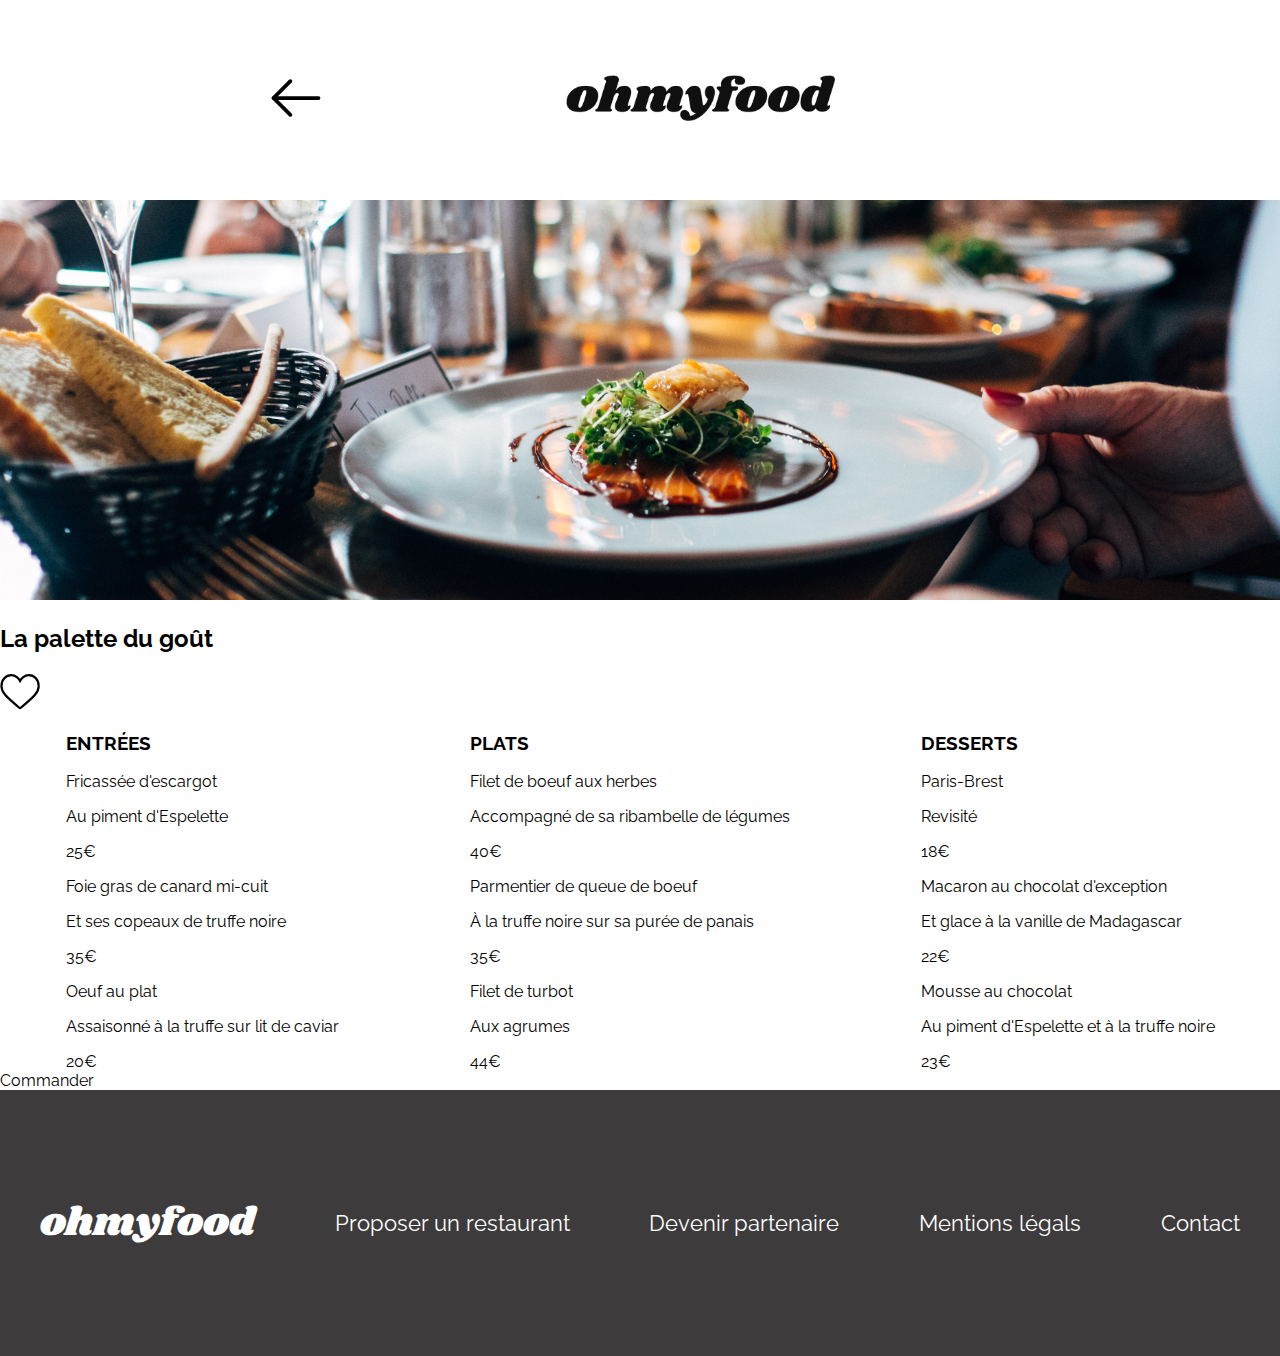
==== menu-1.html @ fb98d587 "Projet3" ====
<!DOCTYPE html>
<html lang="en">

<head>
    <meta charset="UTF-8">
    <meta http-equiv="X-UA-Compatible" content="IE=edge">
    <meta name="viewport" content="width=device-width, initial-scale=1.0">
    <title>La palette du goût</title>
    <link rel="stylesheet" href="menus.css">
</head>

<body>
    <header>
        <a href="index.html">
            <img src="img/icone/arrow.svg" alt="flèche">
        </a>

        <div class="logo">
            <img src="img/logo/ohmyfood.png" alt="logo">
        </div>

    </header>

    <main>

        <div class="image">
            <img src="img/restaurants/jay-wennington-N_Y88TWmGwA-unsplash.jpg" alt="la palette du goût">
        </div>

        <section id="menu">

            <div class="menu-header">

                <div>

                    <h2>
                        La palette du goût
                    </h2>

                    <div class="menu-header-heart">
                        <svg class="heart heart-full" viewBox="-20 0 550 550" xml:space="preserve">
                            <path d="M376,30c-27.783,0-53.255,8.804-75.707,26.168c-21.525,16.647-35.856,37.85-44.293,53.268
                                   c-8.437-15.419-22.768-36.621-44.293-53.268C189.255,38.804,163.783,30,136,30C58.468,30,0,93.417,0,177.514
                                   c0,90.854,72.943,153.015,183.369,247.118c18.752,15.981,40.007,34.095,62.099,53.414C248.38,480.596,252.12,482,256,482
                                   s7.62-1.404,10.532-3.953c22.094-19.322,43.348-37.435,62.111-53.425C439.057,330.529,512,268.368,512,177.514
                                   C512,93.417,453.532,30,376,30z"></path>
                            <defs>
                                <linearGradient id="text-fill">
                                    <stop offset="0%" stop-color="#FF79DA"></stop>
                                    <stop offset="100%" stop-color="#9356DC"></stop>
                                </linearGradient>
                            </defs>
                        </svg>

                        <svg class="heart heart-empty" viewBox="-20 0 550 550" xml:space="preserve">
                            <path d="M376,30c-27.783,0-53.255,8.804-75.707,26.168c-21.525,16.647-35.856,37.85-44.293,53.268
                                   c-8.437-15.419-22.768-36.621-44.293-53.268C189.255,38.804,163.783,30,136,30C58.468,30,0,93.417,0,177.514
                                   c0,90.854,72.943,153.015,183.369,247.118c18.752,15.981,40.007,34.095,62.099,53.414C248.38,480.596,252.12,482,256,482
                                   s7.62-1.404,10.532-3.953c22.094-19.322,43.348-37.435,62.111-53.425C439.057,330.529,512,268.368,512,177.514
                                   C512,93.417,453.532,30,376,30z"></path>
                            <defs>
                                <linearGradient>
                                    <stop offset="0%" stop-color="#FF79DA"></stop>
                                    <stop offset="100%" stop-color="#9356DC"></stop>
                                </linearGradient>
                            </defs>
                        </svg>
                    </div>

                </div>

                <div class="menu-carte">

                    <div class="menu-entrées">

                        <div>
                            <h3>ENTRÉES</h3>
                        </div>

                        <div>


                            <!-- entrée1 -->
                            <div>

                                <div>

                                    <div>
                                        <p>
                                            Fricassée d'escargot
                                        </p>
                                    </div>

                                    <div>
                                        <p>
                                            Au piment d'Espelette
                                        </p>
                                    </div>

                                </div>

                                <div>
                                    25€
                                </div>

                            </div>

                            <div>
                                <i class="fas fa-check-circle"></i>
                            </div>

                        </div>




                        <!-- entrée2 -->
                        <div>

                            <div>

                                <div>

                                    <div>
                                        <p>
                                            Foie gras de canard mi-cuit
                                        </p>
                                    </div>

                                    <div>
                                        <p>
                                            Et ses copeaux de truffe noire
                                        </p>
                                    </div>

                                </div>

                                <div>
                                    35€
                                </div>

                            </div>

                            <div>
                                <i class="fas fa-check-circle"></i>
                            </div>

                        </div>


                        <!-- entrée3 -->
                        <div>

                            <div>

                                <div>

                                    <div>
                                        <p>
                                            Oeuf au plat
                                        </p>
                                    </div>

                                    <div>
                                        <p>
                                            Assaisonné à la truffe sur lit de caviar
                                        </p>
                                    </div>

                                </div>

                                <div>
                                    20€
                                </div>

                            </div>

                            <div>
                                <i class="fas fa-check-circle"></i>
                            </div>

                        </div>

                    </div>


                    <div class="menu-plats">

                        <div>
                            <h3>
                                PLATS
                            </h3>
                        </div>

                        <!-- plat1 -->
                        <div>

                            <div>

                                <div>

                                    <div>
                                        <p>
                                            Filet de boeuf aux herbes
                                        </p>
                                    </div>

                                    <div>
                                        <p>
                                            Accompagné de sa ribambelle de légumes
                                        </p>
                                    </div>

                                </div>

                                <div>
                                    40€
                                </div>

                            </div>

                            <div>
                                <i class="fas fa-check-circle"></i>
                            </div>

                        </div>


                        <!-- plat2 -->
                        <div>

                            <div>

                                <div>

                                    <div>
                                        <p>
                                            Parmentier de queue de boeuf
                                        </p>
                                    </div>

                                    <div>
                                        <p>
                                            À la truffe noire sur sa purée de panais
                                        </p>
                                    </div>

                                </div>

                                <div>
                                    35€
                                </div>

                            </div>

                            <div>
                                <i class="fas fa-check-circle"></i>
                            </div>

                        </div>


                        <!-- plat3 -->
                        <div>

                            <div>

                                <div>

                                    <div>
                                        <p>
                                            Filet de turbot
                                        </p>
                                    </div>

                                    <div>
                                        <p>
                                            Aux agrumes
                                        </p>
                                    </div>

                                </div>

                                <div>
                                    44€
                                </div>

                            </div>

                            <div>
                                <i class="fas fa-check-circle"></i>
                            </div>

                        </div>

                    </div>



                    <div class="menu-desserts">

                        <div>
                            <h3>
                                DESSERTS
                            </h3>
                        </div>

                        <!-- dessert1 -->
                        <div>

                            <div>

                                <div>

                                    <div>
                                        <p>
                                            Paris-Brest
                                        </p>
                                    </div>

                                    <div>
                                        <p>
                                            Revisité
                                        </p>
                                    </div>

                                </div>

                                <div>
                                    18€
                                </div>

                            </div>

                            <div>
                                <i class="fas fa-check-circle"></i>
                            </div>

                        </div>


                        <!-- dessert2 -->
                        <div>

                            <div>

                                <div>

                                    <div>
                                        <p>
                                            Macaron au chocolat d'exception
                                        </p>
                                    </div>

                                    <div>
                                        <p>
                                            Et glace à la vanille de Madagascar
                                        </p>
                                    </div>

                                </div>

                                <div>
                                    22€
                                </div>

                            </div>

                            <div>
                                <i class="fas fa-check-circle"></i>
                            </div>

                        </div>


                        <!-- dessert3 -->
                        <div>

                            <div>

                                <div>

                                    <div>
                                        <p>
                                            Mousse au chocolat
                                        </p>
                                    </div>

                                    <div>
                                        <p>
                                            Au piment d'Espelette et à la truffe noire
                                        </p>
                                    </div>

                                </div>

                                <div>
                                    23€
                                </div>

                            </div>

                            <div>
                                <i class="fas fa-check-circle"></i>
                            </div>

                        </div>

                    </div>

                </div>

                <div class="menu-button">

                    <div class="button">
                        Commander
                    </div>

                </div>

            </div>

        </section>

    </main>

    <footer>

        <a href="#">
            <p class="logo-footer">
                ohmyfood
            </p>
        </a>

        <a href="#">
            <p>
                <i class="fa-solid fa-utensils"></i>
                Proposer un restaurant
            </p>
        </a>

        <a href="#">
            <p>
                <i class="fa-solid fa-handshake-angle"></i>
                Devenir partenaire
            </p>
        </a>

        <a href="#">
            <p>
                Mentions légals
            </p>
        </a>

        <a href="mailto:ohmyfood@gmail.fr">
            <p>
                Contact
            </p>
        </a>

    </footer>

</body>

</html>
---- menus.css ----
@import url("https://fonts.googleapis.com/css2?family=Raleway:wght@200;700&family=Shrikhand&display=swap");
body {
  margin: 0%;
  font-family: "Raleway", sans-serif;
}
body a {
  text-decoration: none;
}

header {
  display: flex;
  justify-content: center;
  align-items: center;
  height: 200px;
}
header .logo {
  width: 35%;
}
header .logo img {
  width: 60%;
}
header a img {
  width: 20%;
}

.image img {
  width: 100%;
  height: 400px;
  object-fit: cover;
}

.menu-header-heart {
  display: flex;
  margin-right: 3%;
  width: 40px;
}

.menu-header-heart .heart {
  width: 40px;
  stroke-width: 30;
  stroke: black;
  fill: white;
  cursor: pointer;
}

.menu-header-heart .heart-full {
  position: absolute;
  fill: url(#text-fill);
  stroke: none;
}

.menu-header-heart .heart-empty {
  width: 60px;
  position: relative;
}

.menu-header-heart .heart-empty:hover {
  opacity: 0;
  -webkit-transition: 0.5s;
  transition: 0.5s;
}

.menu-carte {
  display: flex;
  justify-content: space-around;
  align-items: center;
}

footer {
  background-color: rgb(61, 59, 59);
  display: flex;
  justify-content: space-around;
  align-items: center;
  padding: 5% 0% 5% 0%;
}

.logo-footer {
  font-family: "Shrikhand", cursive;
  font-size: 250%;
}

footer p {
  color: white;
  font-size: 140%;
}

/*# sourceMappingURL=menus.css.map */
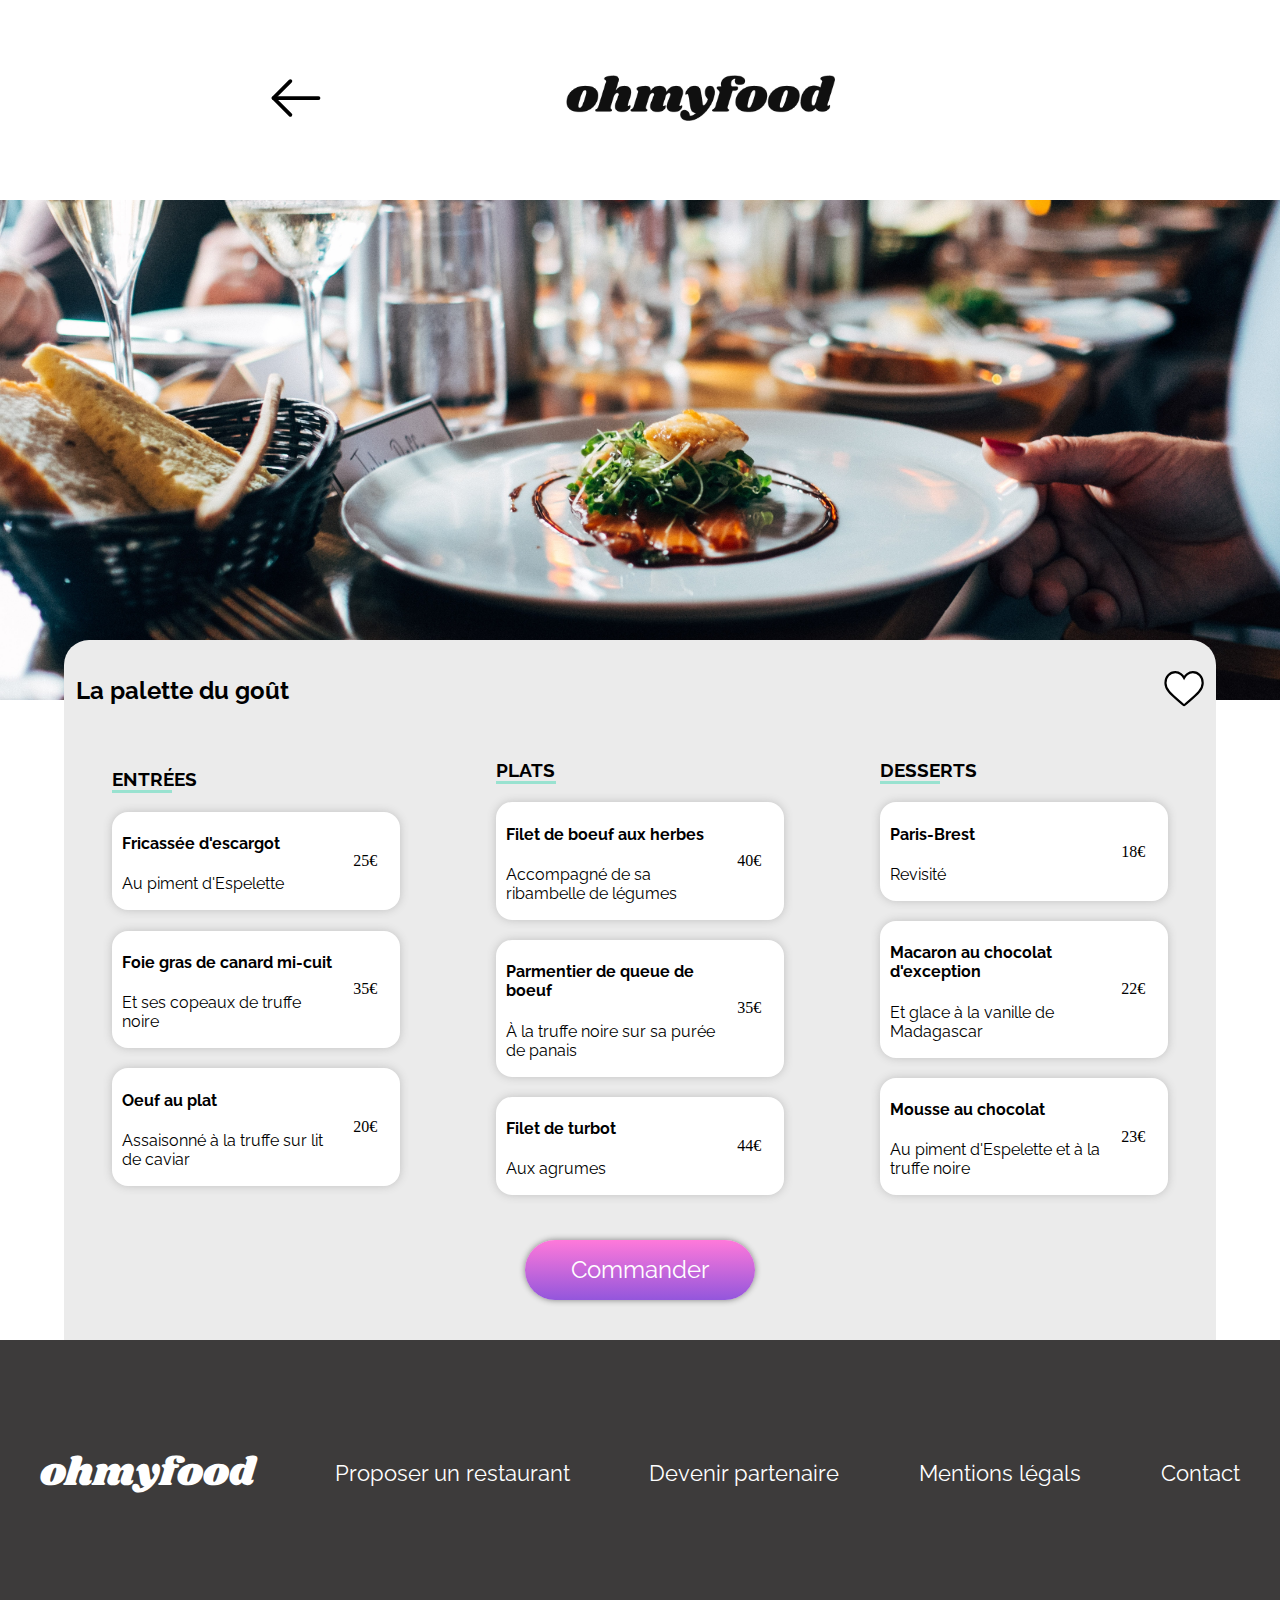
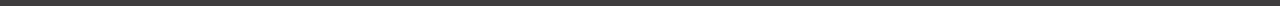
==== commit d80bf79c: "Projet3" ====
--- a/menu-1.html
+++ b/menu-1.html
@@ -28,10 +28,10 @@
         </div>
 
         <section id="menu">
-
+            
             <div class="menu-header">
 
-                <div>
+                <div class="menu-header-h2-heart">
 
                     <h2>
                         La palette du goût
@@ -77,109 +77,96 @@
                             <h3>ENTRÉES</h3>
                         </div>
 
-                        <div>
-
-
-                            <!-- entrée1 -->
-                            <div>
-
-                                <div>
-
-                                    <div>
-                                        <p>
-                                            Fricassée d'escargot
-                                        </p>
-                                    </div>
-
-                                    <div>
-                                        <p>
-                                            Au piment d'Espelette
-                                        </p>
-                                    </div>
-
-                                </div>
-
-                                <div>
-                                    25€
-                                </div>
-
-                            </div>
-
-                            <div>
-                                <i class="fas fa-check-circle"></i>
-                            </div>
-
-                        </div>
-
-
-
-
-                        <!-- entrée2 -->
-                        <div>
-
-                            <div>
-
-                                <div>
-
-                                    <div>
-                                        <p>
-                                            Foie gras de canard mi-cuit
-                                        </p>
-                                    </div>
-
-                                    <div>
-                                        <p>
-                                            Et ses copeaux de truffe noire
-                                        </p>
-                                    </div>
-
-                                </div>
-
-                                <div>
-                                    35€
-                                </div>
-
-                            </div>
-
-                            <div>
-                                <i class="fas fa-check-circle"></i>
-                            </div>
-
-                        </div>
-
-
-                        <!-- entrée3 -->
-                        <div>
-
-                            <div>
-
-                                <div>
-
-                                    <div>
-                                        <p>
-                                            Oeuf au plat
-                                        </p>
-                                    </div>
-
-                                    <div>
-                                        <p>
-                                            Assaisonné à la truffe sur lit de caviar
-                                        </p>
-                                    </div>
-
-                                </div>
-
-                                <div>
-                                    20€
-                                </div>
-
-                            </div>
-
-                            <div>
-                                <i class="fas fa-check-circle"></i>
-                            </div>
-
-                        </div>
+
+                        <a class="entrée-1" href="#">
+
+                            <div class="h4-p">
+
+                                <div>
+                                    <h4>
+                                        Fricassée d'escargot
+                                    </h4>
+                                </div>
+
+                                <div>
+                                    <p>
+                                        Au piment d'Espelette
+                                    </p>
+                                </div>
+
+                            </div>
+
+                            <div class="prix">
+                                25€
+                            </div>
+
+
+                            <div>
+                                <i class="fas fa-check-circle"></i>
+                            </div>
+
+                        </a>
+
+
+
+
+                        <a class="entrée-2" href="#">
+
+                            <div class="h4-p">
+
+                                <div>
+                                    <h4>
+                                        Foie gras de canard mi-cuit
+                                    </h4>
+                                </div>
+
+                                <div>
+                                    <p>
+                                        Et ses copeaux de truffe noire
+                                    </p>
+                                </div>
+
+                            </div>
+
+                            <div class="prix">
+                                35€
+                            </div>
+
+                            <div>
+                                <i class="fas fa-check-circle"></i>
+                            </div>
+
+                        </a>
+
+
+                        <a class="entrée-3" href="#">
+
+                            <div class="h4-p">
+
+                                <div>
+                                    <h4>
+                                        Oeuf au plat
+                                    </h4>
+                                </div>
+
+                                <div>
+                                    <p>
+                                        Assaisonné à la truffe sur lit de caviar
+                                    </p>
+                                </div>
+
+                            </div>
+
+                            <div class="prix">
+                                20€
+                            </div>
+
+
+                            <div>
+                                <i class="fas fa-check-circle"></i>
+                            </div>
+
+                        </a>
 
                     </div>
 
@@ -192,106 +179,92 @@
                             </h3>
                         </div>
 
-                        <!-- plat1 -->
-                        <div>
-
-                            <div>
-
-                                <div>
-
-                                    <div>
-                                        <p>
-                                            Filet de boeuf aux herbes
-                                        </p>
-                                    </div>
-
-                                    <div>
-                                        <p>
-                                            Accompagné de sa ribambelle de légumes
-                                        </p>
-                                    </div>
-
-                                </div>
-
-                                <div>
-                                    40€
-                                </div>
-
-                            </div>
-
-                            <div>
-                                <i class="fas fa-check-circle"></i>
-                            </div>
-
-                        </div>
-
-
-                        <!-- plat2 -->
-                        <div>
-
-                            <div>
-
-                                <div>
-
-                                    <div>
-                                        <p>
-                                            Parmentier de queue de boeuf
-                                        </p>
-                                    </div>
-
-                                    <div>
-                                        <p>
-                                            À la truffe noire sur sa purée de panais
-                                        </p>
-                                    </div>
-
-                                </div>
-
-                                <div>
-                                    35€
-                                </div>
-
-                            </div>
-
-                            <div>
-                                <i class="fas fa-check-circle"></i>
-                            </div>
-
-                        </div>
-
-
-                        <!-- plat3 -->
-                        <div>
-
-                            <div>
-
-                                <div>
-
-                                    <div>
-                                        <p>
-                                            Filet de turbot
-                                        </p>
-                                    </div>
-
-                                    <div>
-                                        <p>
-                                            Aux agrumes
-                                        </p>
-                                    </div>
-
-                                </div>
-
-                                <div>
-                                    44€
-                                </div>
-
-                            </div>
-
-                            <div>
-                                <i class="fas fa-check-circle"></i>
-                            </div>
-
-                        </div>
+                        <a class="plat-1" href="#">
+
+                            <div class="h4-p">
+
+                                <div>
+                                    <h4>
+                                        Filet de boeuf aux herbes
+                                    </h4>
+                                </div>
+
+                                <div>
+                                    <p>
+                                        Accompagné de sa ribambelle de légumes
+                                    </p>
+                                </div>
+
+                            </div>
+
+                            <div class="prix">
+                                40€
+                            </div>
+
+                            <div>
+                                <i class="fas fa-check-circle"></i>
+                            </div>
+
+                        </a>
+
+
+                        <a class="plat-2" href="#">
+
+                            <div class="h4-p">
+
+                                <div>
+                                    <h4>
+                                        Parmentier de queue de boeuf
+                                    </h4>
+                                </div>
+
+                                <div>
+                                    <p>
+                                        À la truffe noire sur sa purée de panais
+                                    </p>
+                                </div>
+
+                            </div>
+
+                            <div class="prix">
+                                35€
+                            </div>
+
+                            <div>
+                                <i class="fas fa-check-circle"></i>
+                            </div>
+
+                        </a>
+
+
+                        <a class="plat-3" href="#">
+
+                            <div class="h4-p">
+
+                                <div>
+                                    <h4>
+                                        Filet de turbot
+                                    </h4>
+                                </div>
+
+                                <div>
+                                    <p>
+                                        Aux agrumes
+                                    </p>
+                                </div>
+
+                            </div>
+
+                            <div class="prix">
+                                44€
+                            </div>
+
+
+                            <div>
+                                <i class="fas fa-check-circle"></i>
+                            </div>
+
+                        </a>
 
                     </div>
 
@@ -305,118 +278,103 @@
                             </h3>
                         </div>
 
-                        <!-- dessert1 -->
-                        <div>
-
-                            <div>
-
-                                <div>
-
-                                    <div>
-                                        <p>
-                                            Paris-Brest
-                                        </p>
-                                    </div>
-
-                                    <div>
-                                        <p>
-                                            Revisité
-                                        </p>
-                                    </div>
-
-                                </div>
-
-                                <div>
-                                    18€
-                                </div>
-
-                            </div>
-
-                            <div>
-                                <i class="fas fa-check-circle"></i>
-                            </div>
-
-                        </div>
-
-
-                        <!-- dessert2 -->
-                        <div>
-
-                            <div>
-
-                                <div>
-
-                                    <div>
-                                        <p>
-                                            Macaron au chocolat d'exception
-                                        </p>
-                                    </div>
-
-                                    <div>
-                                        <p>
-                                            Et glace à la vanille de Madagascar
-                                        </p>
-                                    </div>
-
-                                </div>
-
-                                <div>
-                                    22€
-                                </div>
-
-                            </div>
-
-                            <div>
-                                <i class="fas fa-check-circle"></i>
-                            </div>
-
-                        </div>
-
-
-                        <!-- dessert3 -->
-                        <div>
-
-                            <div>
-
-                                <div>
-
-                                    <div>
-                                        <p>
-                                            Mousse au chocolat
-                                        </p>
-                                    </div>
-
-                                    <div>
-                                        <p>
-                                            Au piment d'Espelette et à la truffe noire
-                                        </p>
-                                    </div>
-
-                                </div>
-
-                                <div>
-                                    23€
-                                </div>
-
-                            </div>
-
-                            <div>
-                                <i class="fas fa-check-circle"></i>
-                            </div>
-
-                        </div>
+                        <a class="dessert-1" href="">
+
+                            <div class="h4-p">
+
+                                <div>
+                                    <h4>
+                                        Paris-Brest
+                                    </h4>
+                                </div>
+
+                                <div>
+                                    <p>
+                                        Revisité
+                                    </p>
+                                </div>
+
+                            </div>
+
+                            <div class="prix">
+                                18€
+                            </div>
+
+                            <div>
+                                <i class="fas fa-check-circle"></i>
+                            </div>
+
+                        </a>
+
+
+                        <a class="dessert-2" href="#">
+
+                            <div class="h4-p">
+
+                                <div>
+                                    <h4>
+                                        Macaron au chocolat d'exception
+                                    </h4>
+                                </div>
+
+                                <div>
+                                    <p>
+                                        Et glace à la vanille de Madagascar
+                                    </p>
+                                </div>
+
+                            </div>
+
+                            <div class="prix">
+                                22€
+                            </div>
+
+                            <div>
+                                <i class="fas fa-check-circle"></i>
+                            </div>
+
+                        </a>
+
+
+                        <a class="dessert-3" href="#">
+
+                            <div class="h4-p">
+
+                                <div>
+                                    <h4>
+                                        Mousse au chocolat
+                                    </h4>
+                                </div>
+
+                                <div>
+                                    <p>
+                                        Au piment d'Espelette et à la truffe noire
+                                    </p>
+                                </div>
+
+                            </div>
+
+                            <div class="prix">
+                                23€
+                            </div>
+
+                            <div>
+                                <i class="fas fa-check-circle"></i>
+                            </div>
+
+                        </a>
 
                     </div>
 
                 </div>
 
-                <div class="menu-button">
-
-                    <div class="button">
+                <a class="menu-button" href="#">
+
+                    <p class="button">
                         Commander
-                    </div>
-
-                </div>
+                    </p>
+
+                </a>
 
             </div>
 
--- a/menus.css
+++ b/menus.css
@@ -1,3 +1,4 @@
+@charset "UTF-8";
 @import url("https://fonts.googleapis.com/css2?family=Raleway:wght@200;700&family=Shrikhand&display=swap");
 body {
   margin: 0%;
@@ -25,45 +26,103 @@
 
 .image img {
   width: 100%;
-  height: 400px;
+  height: 500px;
   object-fit: cover;
 }
 
-.menu-header-heart {
+#menu {
+  background: rgb(235, 235, 235);
+  margin: 0% 5% 0% 5%;
+  border-top-left-radius: 25px;
+  border-top-right-radius: 25px;
+  height: 700px;
+  margin-top: -5%;
+  position: relative;
+}
+#menu .menu-header-h2-heart {
   display: flex;
-  margin-right: 3%;
+  justify-content: space-between;
+  align-items: center;
+  height: 100px;
+}
+#menu h2 {
+  margin-left: 1%;
+}
+#menu .menu-header-heart {
+  display: flex;
+  margin-right: 1%;
   width: 40px;
 }
-
-.menu-header-heart .heart {
+#menu .menu-header-heart .heart {
   width: 40px;
   stroke-width: 30;
   stroke: black;
   fill: white;
   cursor: pointer;
 }
-
-.menu-header-heart .heart-full {
+#menu .menu-header-heart .heart-full {
   position: absolute;
   fill: url(#text-fill);
   stroke: none;
 }
-
-.menu-header-heart .heart-empty {
+#menu .menu-header-heart .heart-empty {
   width: 60px;
   position: relative;
 }
-
-.menu-header-heart .heart-empty:hover {
+#menu .menu-header-heart .heart-empty:hover {
   opacity: 0;
   -webkit-transition: 0.5s;
   transition: 0.5s;
 }
-
-.menu-carte {
+#menu .menu-carte {
   display: flex;
   justify-content: space-around;
   align-items: center;
+}
+#menu .menu-carte .menu-entrées, #menu .menu-carte .menu-plats, #menu .menu-carte .menu-desserts {
+  width: 25%;
+}
+#menu .menu-carte h3 {
+  width: 21%;
+  border-bottom: 3px solid #99E2D0;
+}
+#menu .menu-carte .entrée-1, #menu .menu-carte .entrée-2, #menu .menu-carte .entrée-3, #menu .menu-carte .plat-1, #menu .menu-carte .plat-2, #menu .menu-carte .plat-3, #menu .menu-carte .dessert-1, #menu .menu-carte .dessert-2, #menu .menu-carte .dessert-3 {
+  background-color: white;
+  display: flex;
+  justify-content: space-around;
+  align-items: center;
+  margin-bottom: 7%;
+  border: 1px solid transparent;
+  border-radius: 16px;
+  color: black;
+  box-shadow: 0px 0px 10px rgb(192, 192, 192);
+}
+#menu .menu-carte .entrée-1 .h4-p, #menu .menu-carte .entrée-2 .h4-p, #menu .menu-carte .entrée-3 .h4-p, #menu .menu-carte .plat-1 .h4-p, #menu .menu-carte .plat-2 .h4-p, #menu .menu-carte .plat-3 .h4-p, #menu .menu-carte .dessert-1 .h4-p, #menu .menu-carte .dessert-2 .h4-p, #menu .menu-carte .dessert-3 .h4-p {
+  width: 75%;
+}
+#menu .menu-carte .entrée-1 .prix, #menu .menu-carte .entrée-2 .prix, #menu .menu-carte .entrée-3 .prix, #menu .menu-carte .plat-1 .prix, #menu .menu-carte .plat-2 .prix, #menu .menu-carte .plat-3 .prix, #menu .menu-carte .dessert-1 .prix, #menu .menu-carte .dessert-2 .prix, #menu .menu-carte .dessert-3 .prix {
+  width: 7%;
+  font-family: bold;
+}
+#menu .menu-carte .entrée-1:hover, #menu .menu-carte .entrée-2:hover, #menu .menu-carte .entrée-3:hover, #menu .menu-carte .plat-1:hover, #menu .menu-carte .plat-2:hover, #menu .menu-carte .plat-3:hover, #menu .menu-carte .dessert-1:hover, #menu .menu-carte .dessert-2:hover, #menu .menu-carte .dessert-3:hover {
+  box-shadow: 0px 0px 25px rgb(192, 192, 192);
+}
+#menu .menu-button .button {
+  width: 20%;
+  height: 60px;
+  display: flex;
+  justify-content: center;
+  align-items: center;
+  background-image: linear-gradient(to bottom, #FF79DA, #9356DC);
+  margin-left: 40%;
+  border-radius: 39px;
+  font-size: 150%;
+  color: white;
+  box-shadow: 0px 0px 6px grey;
+}
+#menu .button:hover {
+  box-shadow: 0px 0px 10px grey;
+  opacity: 90%;
 }
 
 footer {
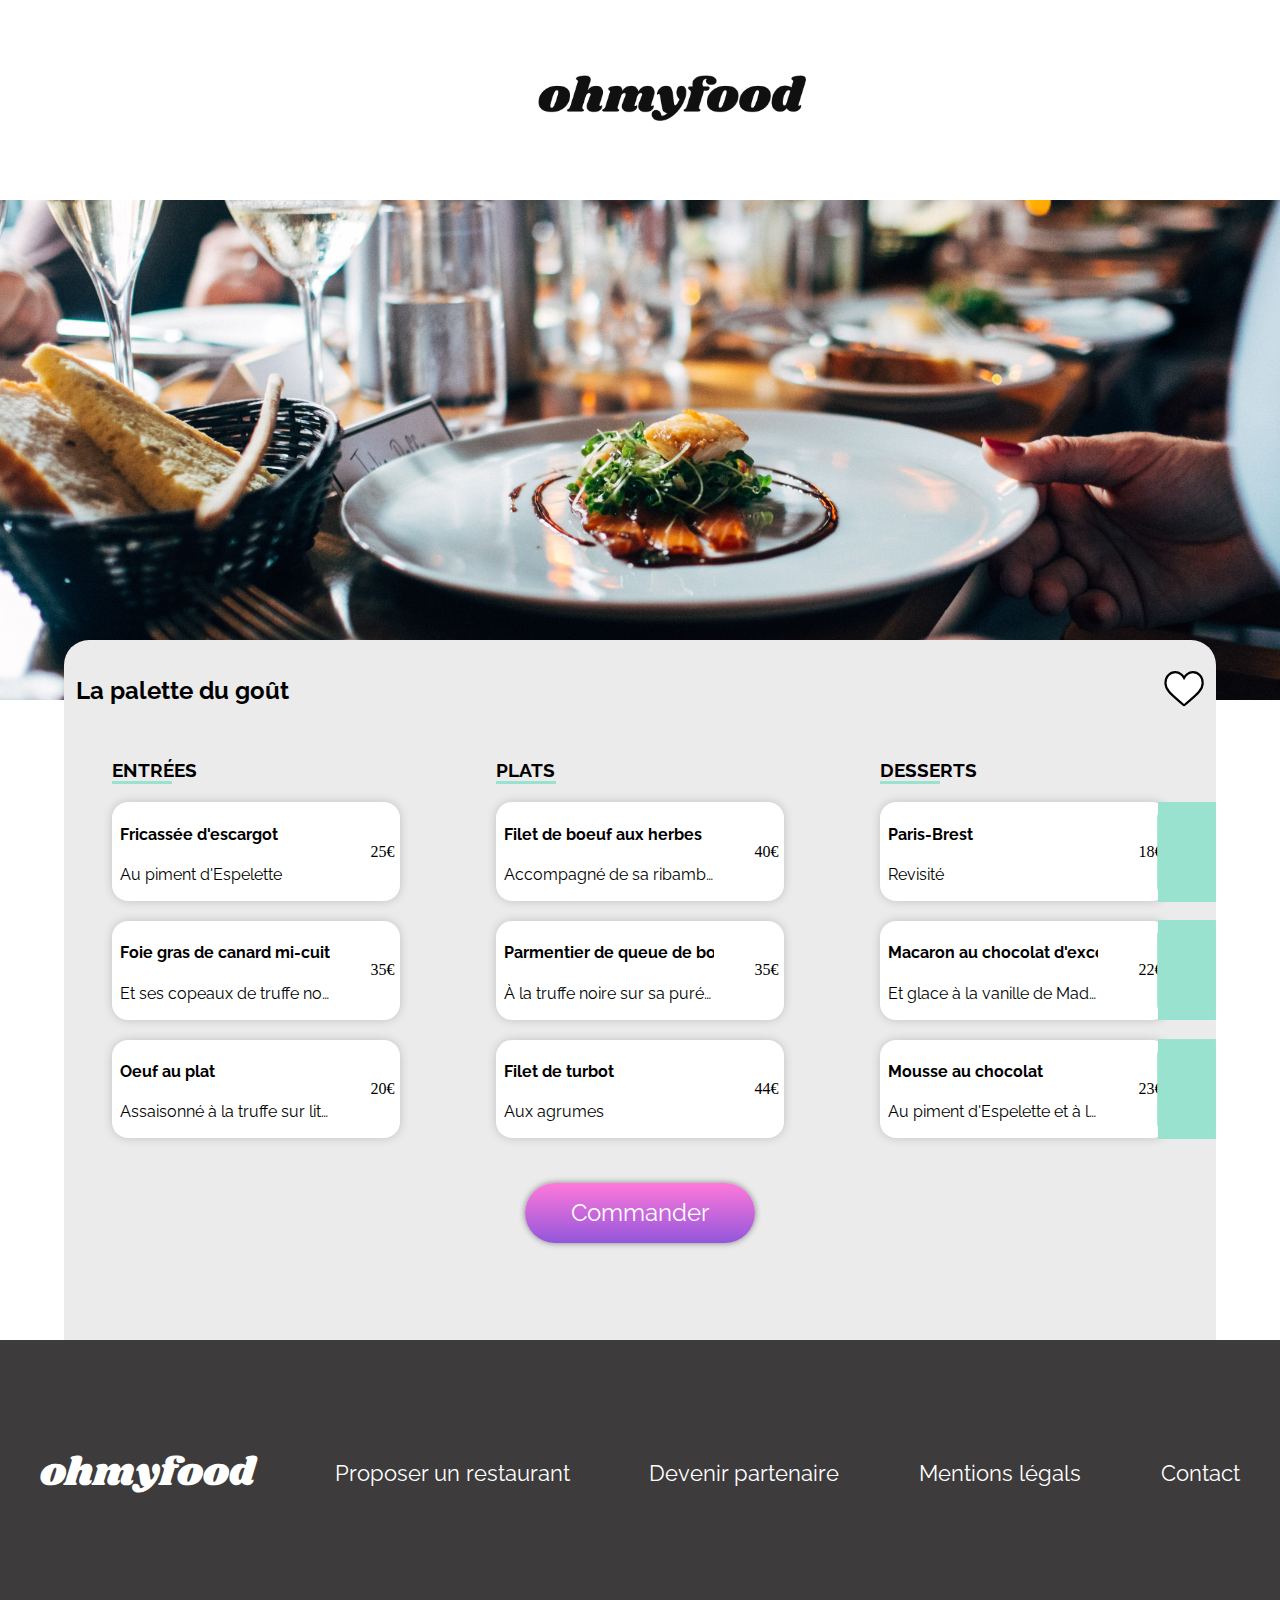
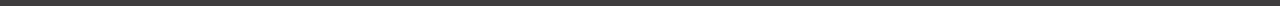
==== commit 1f41b0a7: "Projet3" ====
--- a/menu-1.html
+++ b/menu-1.html
@@ -6,13 +6,17 @@
     <meta http-equiv="X-UA-Compatible" content="IE=edge">
     <meta name="viewport" content="width=device-width, initial-scale=1.0">
     <title>La palette du goût</title>
+    <link rel="stylesheet" href="https://cdnjs.cloudflare.com/ajax/libs/font-awesome/6.1.1/css/all.min.css"
+        integrity="sha512-KfkfwYDsLkIlwQp6LFnl8zNdLGxu9YAA1QvwINks4PhcElQSvqcyVLLD9aMhXd13uQjoXtEKNosOWaZqXgel0g=="
+        crossorigin="anonymous" referrerpolicy="no-referrer" />
     <link rel="stylesheet" href="menus.css">
 </head>
 
 <body>
     <header>
         <a href="index.html">
-            <img src="img/icone/arrow.svg" alt="flèche">
+            <i class="fa-solid fa-arrow-left"></i>
+            <!-- <img src="img/icone/arrow.svg" alt="flèche"> -->
         </a>
 
         <div class="logo">
@@ -93,18 +97,19 @@
                                         Au piment d'Espelette
                                     </p>
                                 </div>
-
-                            </div>
-
+                                
+                            </div>
                             <div class="prix">
                                 25€
                             </div>
 
 
-                            <div>
-                                <i class="fas fa-check-circle"></i>
-                            </div>
-
+                           
+                            <div class="box-rotative">
+                            
+                                <i class="fa-solid fa-circle-check"></i>
+                          
+                        </div>
                         </a>
 
 
@@ -132,8 +137,8 @@
                                 35€
                             </div>
 
-                            <div>
-                                <i class="fas fa-check-circle"></i>
+                            <div class="box-rotative">
+                                <i class="fa-solid fa-circle-check"></i>
                             </div>
 
                         </a>
@@ -162,8 +167,8 @@
                             </div>
 
 
-                            <div>
-                                <i class="fas fa-check-circle"></i>
+                            <div class="box-rotative">
+                                <i class="fa-solid fa-circle-check"></i>
                             </div>
 
                         </a>
@@ -201,8 +206,8 @@
                                 40€
                             </div>
 
-                            <div>
-                                <i class="fas fa-check-circle"></i>
+                            <div class="box-rotative">
+                                <i class="fa-solid fa-circle-check"></i>
                             </div>
 
                         </a>
@@ -230,8 +235,8 @@
                                 35€
                             </div>
 
-                            <div>
-                                <i class="fas fa-check-circle"></i>
+                            <div class="box-rotative">
+                                <i class="fa-solid fa-circle-check"></i>
                             </div>
 
                         </a>
@@ -260,8 +265,8 @@
                             </div>
 
 
-                            <div>
-                                <i class="fas fa-check-circle"></i>
+                            <div class="box-rotative">
+                                <i class="fa-solid fa-circle-check"></i>
                             </div>
 
                         </a>
@@ -300,8 +305,8 @@
                                 18€
                             </div>
 
-                            <div>
-                                <i class="fas fa-check-circle"></i>
+                            <div class="box-rotative">
+                                <i class="fa-solid fa-circle-check"></i>
                             </div>
 
                         </a>
@@ -329,8 +334,8 @@
                                 22€
                             </div>
 
-                            <div>
-                                <i class="fas fa-check-circle"></i>
+                            <div class="box-rotative">
+                                <i class="fa-solid fa-circle-check"></i>
                             </div>
 
                         </a>
@@ -358,8 +363,8 @@
                                 23€
                             </div>
 
-                            <div>
-                                <i class="fas fa-check-circle"></i>
+                            <div class="box-rotative">
+                                <i class="fa-solid fa-circle-check"></i>
                             </div>
 
                         </a>
--- a/menus.css
+++ b/menus.css
@@ -15,13 +15,18 @@
   height: 200px;
 }
 header .logo {
-  width: 35%;
+  width: 21%;
 }
 header .logo img {
-  width: 60%;
+  width: 100%;
 }
-header a img {
-  width: 20%;
+header a {
+  width: 5%;
+  height: 50px;
+}
+header a .fa-arrow-left {
+  font-size: 50px;
+  color: black;
 }
 
 .image img {
@@ -89,7 +94,7 @@
 #menu .menu-carte .entrée-1, #menu .menu-carte .entrée-2, #menu .menu-carte .entrée-3, #menu .menu-carte .plat-1, #menu .menu-carte .plat-2, #menu .menu-carte .plat-3, #menu .menu-carte .dessert-1, #menu .menu-carte .dessert-2, #menu .menu-carte .dessert-3 {
   background-color: white;
   display: flex;
-  justify-content: space-around;
+  justify-content: space-between;
   align-items: center;
   margin-bottom: 7%;
   border: 1px solid transparent;
@@ -98,11 +103,56 @@
   box-shadow: 0px 0px 10px rgb(192, 192, 192);
 }
 #menu .menu-carte .entrée-1 .h4-p, #menu .menu-carte .entrée-2 .h4-p, #menu .menu-carte .entrée-3 .h4-p, #menu .menu-carte .plat-1 .h4-p, #menu .menu-carte .plat-2 .h4-p, #menu .menu-carte .plat-3 .h4-p, #menu .menu-carte .dessert-1 .h4-p, #menu .menu-carte .dessert-2 .h4-p, #menu .menu-carte .dessert-3 .h4-p {
-  width: 75%;
+  width: 76%;
+}
+#menu .menu-carte .entrée-1 .h4-p h4, #menu .menu-carte .entrée-2 .h4-p h4, #menu .menu-carte .entrée-3 .h4-p h4, #menu .menu-carte .plat-1 .h4-p h4, #menu .menu-carte .plat-2 .h4-p h4, #menu .menu-carte .plat-3 .h4-p h4, #menu .menu-carte .dessert-1 .h4-p h4, #menu .menu-carte .dessert-2 .h4-p h4, #menu .menu-carte .dessert-3 .h4-p h4 {
+  margin-left: 3%;
+  white-space: nowrap;
+  overflow: hidden;
+}
+#menu .menu-carte .entrée-1 .h4-p p, #menu .menu-carte .entrée-2 .h4-p p, #menu .menu-carte .entrée-3 .h4-p p, #menu .menu-carte .plat-1 .h4-p p, #menu .menu-carte .plat-2 .h4-p p, #menu .menu-carte .plat-3 .h4-p p, #menu .menu-carte .dessert-1 .h4-p p, #menu .menu-carte .dessert-2 .h4-p p, #menu .menu-carte .dessert-3 .h4-p p {
+  margin-left: 3%;
+  text-overflow: ellipsis;
+  white-space: nowrap;
+  overflow: hidden;
 }
 #menu .menu-carte .entrée-1 .prix, #menu .menu-carte .entrée-2 .prix, #menu .menu-carte .entrée-3 .prix, #menu .menu-carte .plat-1 .prix, #menu .menu-carte .plat-2 .prix, #menu .menu-carte .plat-3 .prix, #menu .menu-carte .dessert-1 .prix, #menu .menu-carte .dessert-2 .prix, #menu .menu-carte .dessert-3 .prix {
   width: 7%;
   font-family: bold;
+  margin-right: 3%;
+}
+#menu .menu-carte .entrée-1 .prix:hover, #menu .menu-carte .entrée-2 .prix:hover, #menu .menu-carte .entrée-3 .prix:hover, #menu .menu-carte .plat-1 .prix:hover, #menu .menu-carte .plat-2 .prix:hover, #menu .menu-carte .plat-3 .prix:hover, #menu .menu-carte .dessert-1 .prix:hover, #menu .menu-carte .dessert-2 .prix:hover, #menu .menu-carte .dessert-3 .prix:hover {
+  padding-right: 70px;
+  transition: 0.5s ease;
+  margin-left: 20%;
+}
+#menu .menu-carte .entrée-1 .box-rotative, #menu .menu-carte .entrée-2 .box-rotative, #menu .menu-carte .entrée-3 .box-rotative, #menu .menu-carte .plat-1 .box-rotative, #menu .menu-carte .plat-2 .box-rotative, #menu .menu-carte .plat-3 .box-rotative, #menu .menu-carte .dessert-1 .box-rotative, #menu .menu-carte .dessert-2 .box-rotative, #menu .menu-carte .dessert-3 .box-rotative {
+  width: 5%;
+  height: 100px;
+  display: flex;
+  position: absolute;
+  background: #99E2D0;
+  border-radius: 0 15px 15px 0;
+  right: 0;
+}
+#menu .menu-carte .entrée-1 .box-rotative:hover, #menu .menu-carte .entrée-2 .box-rotative:hover, #menu .menu-carte .entrée-3 .box-rotative:hover, #menu .menu-carte .plat-1 .box-rotative:hover, #menu .menu-carte .plat-2 .box-rotative:hover, #menu .menu-carte .plat-3 .box-rotative:hover, #menu .menu-carte .dessert-1 .box-rotative:hover, #menu .menu-carte .dessert-2 .box-rotative:hover, #menu .menu-carte .dessert-3 .box-rotative:hover {
+  animation: slide-left 0.5s ease;
+  transform-origin: right;
+  transform: rotate(180deg);
+  animation: rotate 0.5s both;
+}
+#menu .menu-carte .entrée-1 i, #menu .menu-carte .entrée-2 i, #menu .menu-carte .entrée-3 i, #menu .menu-carte .plat-1 i, #menu .menu-carte .plat-2 i, #menu .menu-carte .plat-3 i, #menu .menu-carte .dessert-1 i, #menu .menu-carte .dessert-2 i, #menu .menu-carte .dessert-3 i {
+  height: 100%;
+  width: 100%;
+  font-size: 40px;
+  color: white;
+  background-color: #99E2D0;
+  display: flex;
+  justify-content: center;
+  align-items: center;
+  border-radius: 0px 15px 15px 0px;
+  transform: rotate(180deg);
+  animation: rotate 0.5s both;
 }
 #menu .menu-carte .entrée-1:hover, #menu .menu-carte .entrée-2:hover, #menu .menu-carte .entrée-3:hover, #menu .menu-carte .plat-1:hover, #menu .menu-carte .plat-2:hover, #menu .menu-carte .plat-3:hover, #menu .menu-carte .dessert-1:hover, #menu .menu-carte .dessert-2:hover, #menu .menu-carte .dessert-3:hover {
   box-shadow: 0px 0px 25px rgb(192, 192, 192);
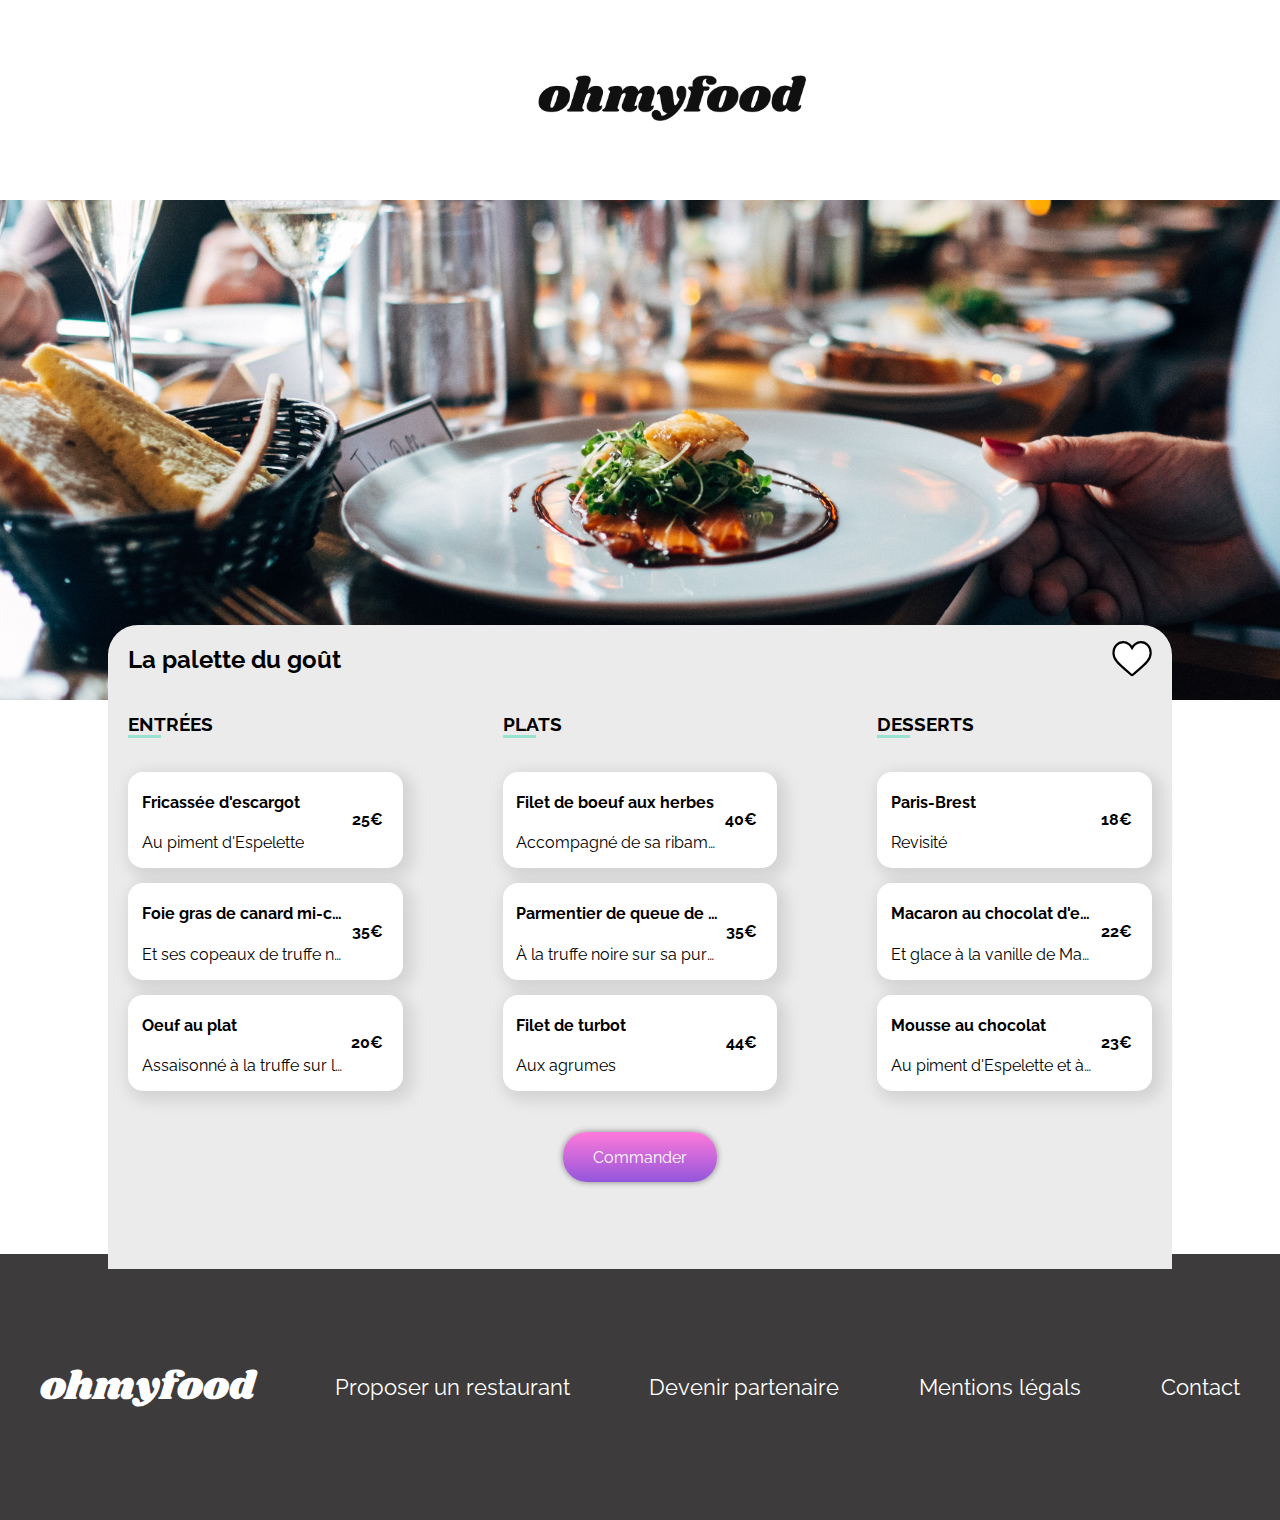
==== commit 986e73fa: "Projet3" ====
--- a/menu-1.html
+++ b/menu-1.html
@@ -32,36 +32,39 @@
         </div>
 
         <section id="menu">
-            
-            <div class="menu-header">
-
-                <div class="menu-header-h2-heart">
-
-                    <h2>
+
+            <div class="menu">
+
+                <div class="h2-heart">
+
+                    <h2 class="h2">
                         La palette du goût
                     </h2>
 
-                    <div class="menu-header-heart">
-                        <svg class="heart heart-full" viewBox="-20 0 550 550" xml:space="preserve">
+                    <div class="i-heart">
+                        <svg class=" heart heart-full" viewBox="-20 0 550 550" xml:space="preserve">
+
                             <path d="M376,30c-27.783,0-53.255,8.804-75.707,26.168c-21.525,16.647-35.856,37.85-44.293,53.268
-                                   c-8.437-15.419-22.768-36.621-44.293-53.268C189.255,38.804,163.783,30,136,30C58.468,30,0,93.417,0,177.514
-                                   c0,90.854,72.943,153.015,183.369,247.118c18.752,15.981,40.007,34.095,62.099,53.414C248.38,480.596,252.12,482,256,482
-                                   s7.62-1.404,10.532-3.953c22.094-19.322,43.348-37.435,62.111-53.425C439.057,330.529,512,268.368,512,177.514
-                                   C512,93.417,453.532,30,376,30z"></path>
+                         c-8.437-15.419-22.768-36.621-44.293-53.268C189.255,38.804,163.783,30,136,30C58.468,30,0,93.417,0,177.514
+                         c0,90.854,72.943,153.015,183.369,247.118c18.752,15.981,40.007,34.095,62.099,53.414C248.38,480.596,252.12,482,256,482
+                         s7.62-1.404,10.532-3.953c22.094-19.322,43.348-37.435,62.111-53.425C439.057,330.529,512,268.368,512,177.514
+                         C512,93.417,453.532,30,376,30z"></path>
+
                             <defs>
                                 <linearGradient id="text-fill">
                                     <stop offset="0%" stop-color="#FF79DA"></stop>
                                     <stop offset="100%" stop-color="#9356DC"></stop>
                                 </linearGradient>
                             </defs>
+
                         </svg>
 
-                        <svg class="heart heart-empty" viewBox="-20 0 550 550" xml:space="preserve">
+                        <svg class=" heart heart-empty" viewBox="-20 0 550 550" xml:space="preserve">
                             <path d="M376,30c-27.783,0-53.255,8.804-75.707,26.168c-21.525,16.647-35.856,37.85-44.293,53.268
-                                   c-8.437-15.419-22.768-36.621-44.293-53.268C189.255,38.804,163.783,30,136,30C58.468,30,0,93.417,0,177.514
-                                   c0,90.854,72.943,153.015,183.369,247.118c18.752,15.981,40.007,34.095,62.099,53.414C248.38,480.596,252.12,482,256,482
-                                   s7.62-1.404,10.532-3.953c22.094-19.322,43.348-37.435,62.111-53.425C439.057,330.529,512,268.368,512,177.514
-                                   C512,93.417,453.532,30,376,30z"></path>
+                             c-8.437-15.419-22.768-36.621-44.293-53.268C189.255,38.804,163.783,30,136,30C58.468,30,0,93.417,0,177.514
+                             c0,90.854,72.943,153.015,183.369,247.118c18.752,15.981,40.007,34.095,62.099,53.414C248.38,480.596,252.12,482,256,482
+                             s7.62-1.404,10.532-3.953c22.094-19.322,43.348-37.435,62.111-53.425C439.057,330.529,512,268.368,512,177.514
+                             C512,93.417,453.532,30,376,30z"></path>
                             <defs>
                                 <linearGradient>
                                     <stop offset="0%" stop-color="#FF79DA"></stop>
@@ -75,313 +78,346 @@
 
                 <div class="menu-carte">
 
-                    <div class="menu-entrées">
-
-                        <div>
-                            <h3>ENTRÉES</h3>
-                        </div>
-
-
-                        <a class="entrée-1" href="#">
-
-                            <div class="h4-p">
-
-                                <div>
-                                    <h4>
-                                        Fricassée d'escargot
-                                    </h4>
-                                </div>
-
-                                <div>
-                                    <p>
-                                        Au piment d'Espelette
-                                    </p>
-                                </div>
-                                
-                            </div>
-                            <div class="prix">
-                                25€
-                            </div>
-
-
-                           
-                            <div class="box-rotative">
-                            
-                                <i class="fa-solid fa-circle-check"></i>
-                          
-                        </div>
-                        </a>
-
-
-
-
-                        <a class="entrée-2" href="#">
-
-                            <div class="h4-p">
-
-                                <div>
-                                    <h4>
-                                        Foie gras de canard mi-cuit
-                                    </h4>
-                                </div>
-
-                                <div>
-                                    <p>
-                                        Et ses copeaux de truffe noire
-                                    </p>
-                                </div>
-
-                            </div>
-
-                            <div class="prix">
-                                35€
-                            </div>
-
-                            <div class="box-rotative">
-                                <i class="fa-solid fa-circle-check"></i>
-                            </div>
-
-                        </a>
-
-
-                        <a class="entrée-3" href="#">
-
-                            <div class="h4-p">
-
-                                <div>
-                                    <h4>
-                                        Oeuf au plat
-                                    </h4>
-                                </div>
-
-                                <div>
-                                    <p>
-                                        Assaisonné à la truffe sur lit de caviar
-                                    </p>
-                                </div>
-
-                            </div>
-
-                            <div class="prix">
-                                20€
-                            </div>
-
-
-                            <div class="box-rotative">
-                                <i class="fa-solid fa-circle-check"></i>
-                            </div>
-
-                        </a>
+                    <div class="menu-carte-entrée">
+
+                        <div class="menu-carte-h3">
+
+                            <h3>
+                                ENTRÉES
+                            </h3>
+
+                        </div>
+
+                        <div class="menu-carte-case" id="case-1">
+
+                            <div class="menu-case-h4-p-prix">
+
+                                <div class="menu-case-h4-p">
+
+                                    <div class="menu-case-h4">
+                                        <h4>
+                                            Fricassée d'escargot
+                                        </h4>
+                                    </div>
+
+                                    <div class="menu-case-p">
+                                        <p>
+                                            Au piment d'Espelette
+                                        </p>
+                                    </div>
+
+                                </div>
+
+                                <div class="menu-case-prix">
+                                    25€
+                                </div>
+
+                            </div>
+
+                            <div class="box-rotative">
+                                <i class="fas fa-check-circle"></i>
+                            </div>
+
+                        </div>
+
+                        <div class="menu-carte-case" id="case-2">
+
+                            <div class="menu-case-h4-p-prix">
+
+                                <div class="menu-case-h4-p">
+
+                                    <div class="menu-case-h4">
+                                        <h4>
+                                            Foie gras de canard mi-cuit
+                                        </h4>
+                                    </div>
+
+                                    <div class="menu-case-p">
+                                        <p>
+                                            Et ses copeaux de truffe noire
+                                        </p>
+                                    </div>
+
+                                </div>
+
+                                <div class="menu-case-prix">
+                                    35€
+                                </div>
+
+                            </div>
+
+                            <div class="box-rotative">
+                                <i class="fas fa-check-circle"></i>
+                            </div>
+
+                        </div>
+
+                        <div class="menu-carte-case" id="case-3">
+
+                            <div class="menu-case-h4-p-prix">
+
+                                <div class="menu-case-h4-p">
+
+                                    <div class="menu-case-h4">
+                                        <h4>
+                                            Oeuf au plat
+                                        </h4>
+                                    </div>
+
+                                    <div class="menu-case-p">
+                                        <p>
+                                            Assaisonné à la truffe sur lit de caviar
+                                        </p>
+                                    </div>
+
+                                </div>
+
+                                <div class="menu-case-prix">
+                                    20€
+                                </div>
+
+                            </div>
+
+                            <div class="box-rotative">
+                                <i class="fas fa-check-circle"></i>
+                            </div>
+
+                        </div>
 
                     </div>
 
 
-                    <div class="menu-plats">
-
-                        <div>
+                    <div class="menu-carte-plat">
+
+                        <div class="menu-carte-h3">
+
                             <h3>
                                 PLATS
                             </h3>
-                        </div>
-
-                        <a class="plat-1" href="#">
-
-                            <div class="h4-p">
-
-                                <div>
-                                    <h4>
-                                        Filet de boeuf aux herbes
-                                    </h4>
-                                </div>
-
-                                <div>
-                                    <p>
-                                        Accompagné de sa ribambelle de légumes
-                                    </p>
-                                </div>
-
-                            </div>
-
-                            <div class="prix">
-                                40€
-                            </div>
-
-                            <div class="box-rotative">
-                                <i class="fa-solid fa-circle-check"></i>
-                            </div>
-
-                        </a>
-
-
-                        <a class="plat-2" href="#">
-
-                            <div class="h4-p">
-
-                                <div>
-                                    <h4>
-                                        Parmentier de queue de boeuf
-                                    </h4>
-                                </div>
-
-                                <div>
-                                    <p>
-                                        À la truffe noire sur sa purée de panais
-                                    </p>
-                                </div>
-
-                            </div>
-
-                            <div class="prix">
-                                35€
-                            </div>
-
-                            <div class="box-rotative">
-                                <i class="fa-solid fa-circle-check"></i>
-                            </div>
-
-                        </a>
-
-
-                        <a class="plat-3" href="#">
-
-                            <div class="h4-p">
-
-                                <div>
-                                    <h4>
-                                        Filet de turbot
-                                    </h4>
-                                </div>
-
-                                <div>
-                                    <p>
-                                        Aux agrumes
-                                    </p>
-                                </div>
-
-                            </div>
-
-                            <div class="prix">
-                                44€
-                            </div>
-
-
-                            <div class="box-rotative">
-                                <i class="fa-solid fa-circle-check"></i>
-                            </div>
-
-                        </a>
+
+                        </div>
+
+                        <div class="menu-carte-case" id="case-4">
+
+                            <div class="menu-case-h4-p-prix">
+
+                                <div class="menu-case-h4-p">
+
+                                    <div class="menu-case-h4">
+                                        <h4>
+                                            Filet de boeuf aux herbes
+                                        </h4>
+                                    </div>
+
+                                    <div class="menu-case-p">
+                                        <p>
+                                            Accompagné de sa ribambelle de légumes
+                                        </p>
+                                    </div>
+
+                                </div>
+
+                                <div class="menu-case-prix">
+                                    40€
+                                </div>
+
+                            </div>
+
+                            <div class="box-rotative">
+                                <i class="fas fa-check-circle"></i>
+                            </div>
+
+                        </div>
+
+                        <div class="menu-carte-case" id="case-5">
+
+                            <div class="menu-case-h4-p-prix">
+
+                                <div class="menu-case-h4-p">
+
+                                    <div class="menu-case-h4">
+                                        <h4>
+                                            Parmentier de queue de boeuf
+                                        </h4>
+                                    </div>
+
+                                    <div class="menu-case-p">
+                                        <p>
+                                            À la truffe noire sur sa purée de panais
+                                        </p>
+                                    </div>
+
+                                </div>
+
+                                <div class="menu-case-prix">
+                                    35€
+                                </div>
+
+                            </div>
+
+                            <div class="box-rotative">
+                                <i class="fas fa-check-circle"></i>
+                            </div>
+
+                        </div>
+
+                        <div class="menu-carte-case" id="case-6">
+
+                            <div class="menu-case-h4-p-prix">
+
+                                <div class="menu-case-h4-p">
+
+                                    <div class="menu-case-h4">
+                                        <h4>
+                                            Filet de turbot
+                                        </h4>
+                                    </div>
+
+                                    <div class="menu-case-p">
+                                        <p>
+                                            Aux agrumes
+                                        </p>
+                                    </div>
+
+                                </div>
+
+                                <div class="menu-case-prix">
+                                    44€
+                                </div>
+
+                            </div>
+
+                            <div class="box-rotative">
+                                <i class="fas fa-check-circle"></i>
+                            </div>
+
+                        </div>
+
 
                     </div>
 
 
-
-                    <div class="menu-desserts">
-
-                        <div>
+                    <div class="menu-carte-dessert">
+
+                        <div class="menu-carte-h3">
+
                             <h3>
                                 DESSERTS
                             </h3>
-                        </div>
-
-                        <a class="dessert-1" href="">
-
-                            <div class="h4-p">
-
-                                <div>
-                                    <h4>
-                                        Paris-Brest
-                                    </h4>
-                                </div>
-
-                                <div>
-                                    <p>
-                                        Revisité
-                                    </p>
-                                </div>
-
-                            </div>
-
-                            <div class="prix">
-                                18€
-                            </div>
-
-                            <div class="box-rotative">
-                                <i class="fa-solid fa-circle-check"></i>
-                            </div>
-
-                        </a>
-
-
-                        <a class="dessert-2" href="#">
-
-                            <div class="h4-p">
-
-                                <div>
-                                    <h4>
-                                        Macaron au chocolat d'exception
-                                    </h4>
-                                </div>
-
-                                <div>
-                                    <p>
-                                        Et glace à la vanille de Madagascar
-                                    </p>
-                                </div>
-
-                            </div>
-
-                            <div class="prix">
-                                22€
-                            </div>
-
-                            <div class="box-rotative">
-                                <i class="fa-solid fa-circle-check"></i>
-                            </div>
-
-                        </a>
-
-
-                        <a class="dessert-3" href="#">
-
-                            <div class="h4-p">
-
-                                <div>
-                                    <h4>
-                                        Mousse au chocolat
-                                    </h4>
-                                </div>
-
-                                <div>
-                                    <p>
-                                        Au piment d'Espelette et à la truffe noire
-                                    </p>
-                                </div>
-
-                            </div>
-
-                            <div class="prix">
-                                23€
-                            </div>
-
-                            <div class="box-rotative">
-                                <i class="fa-solid fa-circle-check"></i>
-                            </div>
-
-                        </a>
+
+                        </div>
+
+                        <div class="menu-carte-case" id="case-7">
+
+                            <div class="menu-case-h4-p-prix">
+
+                                <div class="menu-case-h4-p">
+
+                                    <div class="menu-case-h4">
+                                        <h4>
+                                            Paris-Brest
+                                        </h4>
+                                    </div>
+
+                                    <div class="menu-case-p">
+                                        <p>
+                                            Revisité
+                                        </p>
+                                    </div>
+
+                                </div>
+
+                                <div class="menu-case-prix">
+                                    18€
+                                </div>
+
+                            </div>
+
+                            <div class="box-rotative">
+                                <i class="fas fa-check-circle"></i>
+                            </div>
+
+                        </div>
+
+                        <div class="menu-carte-case" id="case-8">
+
+                            <div class="menu-case-h4-p-prix">
+
+                                <div class="menu-case-h4-p">
+
+                                    <div class="menu-case-h4">
+                                        <h4>
+                                            Macaron au chocolat d'exception
+                                        </h4>
+                                    </div>
+
+                                    <div class="menu-case-p">
+                                        <p>
+                                            Et glace à la vanille de Madagascar
+                                        </p>
+                                    </div>
+
+                                </div>
+
+                                <div class="menu-case-prix">
+                                    22€
+                                </div>
+
+                            </div>
+
+                            <div class="box-rotative">
+                                <i class="fas fa-check-circle"></i>
+                            </div>
+
+                        </div>
+
+                        <div class="menu-carte-case" id="case-9">
+
+                            <div class="menu-case-h4-p-prix">
+
+                                <div class="menu-case-h4-p">
+
+                                    <div class="menu-case-h4">
+                                        <h4>
+                                            Mousse au chocolat
+                                        </h4>
+                                    </div>
+
+                                    <div class="menu-case-p">
+                                        <p>
+                                            Au piment d'Espelette et à la truffe noire
+                                        </p>
+                                    </div>
+
+                                </div>
+
+                                <div class="menu-case-prix">
+                                    23€
+                                </div>
+
+                            </div>
+
+                            <div class="box-rotative">
+                                <i class="fas fa-check-circle"></i>
+                            </div>
+
+                        </div>
 
                     </div>
 
                 </div>
 
-                <a class="menu-button" href="#">
-
-                    <p class="button">
+                <div class="menu-case-button">
+
+                    <div class="menu-button">
                         Commander
-                    </p>
-
-                </a>
+                    </div>
+
+                </div>
 
             </div>
+
+
 
         </section>
 
--- a/menus.css
+++ b/menus.css
@@ -36,141 +36,121 @@
 }
 
 #menu {
+  width: 100%;
+  height: 550px;
+  display: flex;
+  justify-content: center;
+  align-items: center;
+}
+#menu .menu {
+  width: 80%;
+  height: 117%;
+  margin-top: -5%;
   background: rgb(235, 235, 235);
-  margin: 0% 5% 0% 5%;
-  border-top-left-radius: 25px;
-  border-top-right-radius: 25px;
-  height: 700px;
-  margin-top: -5%;
-  position: relative;
+  padding: 0 20px;
+  border-radius: 30px 30px 0px 0px;
 }
-#menu .menu-header-h2-heart {
+#menu .menu .h2-heart {
   display: flex;
   justify-content: space-between;
   align-items: center;
-  height: 100px;
 }
-#menu h2 {
-  margin-left: 1%;
-}
-#menu .menu-header-heart {
+#menu .menu .h2-heart .i-heart {
   display: flex;
-  margin-right: 1%;
   width: 40px;
 }
-#menu .menu-header-heart .heart {
+#menu .menu .h2-heart .i-heart .heart {
   width: 40px;
   stroke-width: 30;
   stroke: black;
   fill: white;
   cursor: pointer;
 }
-#menu .menu-header-heart .heart-full {
+#menu .menu .h2-heart .i-heart .heart-full {
   position: absolute;
   fill: url(#text-fill);
   stroke: none;
 }
-#menu .menu-header-heart .heart-empty {
+#menu .menu .h2-heart .i-heart .heart-empty {
   width: 60px;
   position: relative;
 }
-#menu .menu-header-heart .heart-empty:hover {
+#menu .menu .h2-heart .i-heart .heart-empty:hover {
   opacity: 0;
   -webkit-transition: 0.5s;
   transition: 0.5s;
 }
-#menu .menu-carte {
+#menu .menu .menu-carte {
   display: flex;
-  justify-content: space-around;
-  align-items: center;
+  grid-gap: 100px;
 }
-#menu .menu-carte .menu-entrées, #menu .menu-carte .menu-plats, #menu .menu-carte .menu-desserts {
-  width: 25%;
+#menu .menu .menu-carte .menu-carte-entrée, #menu .menu .menu-carte .menu-carte-plat, #menu .menu .menu-carte .menu-carte-dessert {
+  width: 29%;
+  display: grid;
+  grid-gap: 15px;
 }
-#menu .menu-carte h3 {
-  width: 21%;
+#menu .menu .menu-carte .menu-carte-entrée .menu-carte-h3 h3, #menu .menu .menu-carte .menu-carte-plat .menu-carte-h3 h3, #menu .menu .menu-carte .menu-carte-dessert .menu-carte-h3 h3 {
   border-bottom: 3px solid #99E2D0;
+  width: 12%;
 }
-#menu .menu-carte .entrée-1, #menu .menu-carte .entrée-2, #menu .menu-carte .entrée-3, #menu .menu-carte .plat-1, #menu .menu-carte .plat-2, #menu .menu-carte .plat-3, #menu .menu-carte .dessert-1, #menu .menu-carte .dessert-2, #menu .menu-carte .dessert-3 {
-  background-color: white;
+#menu .menu .menu-carte .menu-carte-entrée .menu-carte-case, #menu .menu .menu-carte .menu-carte-plat .menu-carte-case, #menu .menu .menu-carte .menu-carte-dessert .menu-carte-case {
+  position: relative;
+  cursor: pointer;
+  overflow: hidden;
   display: flex;
   justify-content: space-between;
   align-items: center;
-  margin-bottom: 7%;
-  border: 1px solid transparent;
-  border-radius: 16px;
-  color: black;
-  box-shadow: 0px 0px 10px rgb(192, 192, 192);
+  width: 100%;
+  border-radius: 15px;
+  background-color: white;
+  box-shadow: 5px 5px 15px 5px rgba(0, 0, 0, 0.1);
 }
-#menu .menu-carte .entrée-1 .h4-p, #menu .menu-carte .entrée-2 .h4-p, #menu .menu-carte .entrée-3 .h4-p, #menu .menu-carte .plat-1 .h4-p, #menu .menu-carte .plat-2 .h4-p, #menu .menu-carte .plat-3 .h4-p, #menu .menu-carte .dessert-1 .h4-p, #menu .menu-carte .dessert-2 .h4-p, #menu .menu-carte .dessert-3 .h4-p {
-  width: 76%;
+#menu .menu .menu-carte .menu-carte-entrée .menu-carte-case .menu-case-h4-p-prix, #menu .menu .menu-carte .menu-carte-plat .menu-carte-case .menu-case-h4-p-prix, #menu .menu .menu-carte .menu-carte-dessert .menu-carte-case .menu-case-h4-p-prix {
+  width: 100%;
+  display: -webkit-box;
+  display: -ms-flexbox;
+  display: flex;
+  justify-content: space-between;
+  align-items: center;
 }
-#menu .menu-carte .entrée-1 .h4-p h4, #menu .menu-carte .entrée-2 .h4-p h4, #menu .menu-carte .entrée-3 .h4-p h4, #menu .menu-carte .plat-1 .h4-p h4, #menu .menu-carte .plat-2 .h4-p h4, #menu .menu-carte .plat-3 .h4-p h4, #menu .menu-carte .dessert-1 .h4-p h4, #menu .menu-carte .dessert-2 .h4-p h4, #menu .menu-carte .dessert-3 .h4-p h4 {
-  margin-left: 3%;
+#menu .menu .menu-carte .menu-carte-entrée .menu-carte-case .menu-case-h4-p-prix .menu-case-h4-p, #menu .menu .menu-carte .menu-carte-plat .menu-carte-case .menu-case-h4-p-prix .menu-case-h4-p, #menu .menu .menu-carte .menu-carte-dessert .menu-carte-case .menu-case-h4-p-prix .menu-case-h4-p {
+  margin-left: 5%;
   white-space: nowrap;
   overflow: hidden;
 }
-#menu .menu-carte .entrée-1 .h4-p p, #menu .menu-carte .entrée-2 .h4-p p, #menu .menu-carte .entrée-3 .h4-p p, #menu .menu-carte .plat-1 .h4-p p, #menu .menu-carte .plat-2 .h4-p p, #menu .menu-carte .plat-3 .h4-p p, #menu .menu-carte .dessert-1 .h4-p p, #menu .menu-carte .dessert-2 .h4-p p, #menu .menu-carte .dessert-3 .h4-p p {
-  margin-left: 3%;
+#menu .menu .menu-carte .menu-carte-entrée .menu-carte-case .menu-case-h4-p-prix .menu-case-h4-p .menu-case-h4 h4, #menu .menu .menu-carte .menu-carte-plat .menu-carte-case .menu-case-h4-p-prix .menu-case-h4-p .menu-case-h4 h4, #menu .menu .menu-carte .menu-carte-dessert .menu-carte-case .menu-case-h4-p-prix .menu-case-h4-p .menu-case-h4 h4 {
   text-overflow: ellipsis;
-  white-space: nowrap;
   overflow: hidden;
 }
-#menu .menu-carte .entrée-1 .prix, #menu .menu-carte .entrée-2 .prix, #menu .menu-carte .entrée-3 .prix, #menu .menu-carte .plat-1 .prix, #menu .menu-carte .plat-2 .prix, #menu .menu-carte .plat-3 .prix, #menu .menu-carte .dessert-1 .prix, #menu .menu-carte .dessert-2 .prix, #menu .menu-carte .dessert-3 .prix {
-  width: 7%;
-  font-family: bold;
-  margin-right: 3%;
+#menu .menu .menu-carte .menu-carte-entrée .menu-carte-case .menu-case-h4-p-prix .menu-case-h4-p .menu-case-p p, #menu .menu .menu-carte .menu-carte-plat .menu-carte-case .menu-case-h4-p-prix .menu-case-h4-p .menu-case-p p, #menu .menu .menu-carte .menu-carte-dessert .menu-carte-case .menu-case-h4-p-prix .menu-case-h4-p .menu-case-p p {
+  text-overflow: ellipsis;
+  overflow: hidden;
 }
-#menu .menu-carte .entrée-1 .prix:hover, #menu .menu-carte .entrée-2 .prix:hover, #menu .menu-carte .entrée-3 .prix:hover, #menu .menu-carte .plat-1 .prix:hover, #menu .menu-carte .plat-2 .prix:hover, #menu .menu-carte .plat-3 .prix:hover, #menu .menu-carte .dessert-1 .prix:hover, #menu .menu-carte .dessert-2 .prix:hover, #menu .menu-carte .dessert-3 .prix:hover {
-  padding-right: 70px;
-  transition: 0.5s ease;
-  margin-left: 20%;
+#menu .menu .menu-carte .menu-carte-entrée .menu-carte-case .menu-case-h4-p-prix .menu-case-prix, #menu .menu .menu-carte .menu-carte-plat .menu-carte-case .menu-case-h4-p-prix .menu-case-prix, #menu .menu .menu-carte .menu-carte-dessert .menu-carte-case .menu-case-h4-p-prix .menu-case-prix {
+  padding-right: 20px;
+  font-weight: bold;
+  padding-left: 7px;
 }
-#menu .menu-carte .entrée-1 .box-rotative, #menu .menu-carte .entrée-2 .box-rotative, #menu .menu-carte .entrée-3 .box-rotative, #menu .menu-carte .plat-1 .box-rotative, #menu .menu-carte .plat-2 .box-rotative, #menu .menu-carte .plat-3 .box-rotative, #menu .menu-carte .dessert-1 .box-rotative, #menu .menu-carte .dessert-2 .box-rotative, #menu .menu-carte .dessert-3 .box-rotative {
-  width: 5%;
-  height: 100px;
-  display: flex;
-  position: absolute;
-  background: #99E2D0;
-  border-radius: 0 15px 15px 0;
-  right: 0;
-}
-#menu .menu-carte .entrée-1 .box-rotative:hover, #menu .menu-carte .entrée-2 .box-rotative:hover, #menu .menu-carte .entrée-3 .box-rotative:hover, #menu .menu-carte .plat-1 .box-rotative:hover, #menu .menu-carte .plat-2 .box-rotative:hover, #menu .menu-carte .plat-3 .box-rotative:hover, #menu .menu-carte .dessert-1 .box-rotative:hover, #menu .menu-carte .dessert-2 .box-rotative:hover, #menu .menu-carte .dessert-3 .box-rotative:hover {
-  animation: slide-left 0.5s ease;
-  transform-origin: right;
-  transform: rotate(180deg);
-  animation: rotate 0.5s both;
-}
-#menu .menu-carte .entrée-1 i, #menu .menu-carte .entrée-2 i, #menu .menu-carte .entrée-3 i, #menu .menu-carte .plat-1 i, #menu .menu-carte .plat-2 i, #menu .menu-carte .plat-3 i, #menu .menu-carte .dessert-1 i, #menu .menu-carte .dessert-2 i, #menu .menu-carte .dessert-3 i {
-  height: 100%;
-  width: 100%;
-  font-size: 40px;
-  color: white;
-  background-color: #99E2D0;
+#menu .menu .menu-case-button {
   display: flex;
   justify-content: center;
   align-items: center;
-  border-radius: 0px 15px 15px 0px;
-  transform: rotate(180deg);
-  animation: rotate 0.5s both;
 }
-#menu .menu-carte .entrée-1:hover, #menu .menu-carte .entrée-2:hover, #menu .menu-carte .entrée-3:hover, #menu .menu-carte .plat-1:hover, #menu .menu-carte .plat-2:hover, #menu .menu-carte .plat-3:hover, #menu .menu-carte .dessert-1:hover, #menu .menu-carte .dessert-2:hover, #menu .menu-carte .dessert-3:hover {
-  box-shadow: 0px 0px 25px rgb(192, 192, 192);
-}
-#menu .menu-button .button {
-  width: 20%;
-  height: 60px;
+#menu .menu .menu-case-button .menu-button {
   display: flex;
   justify-content: center;
   align-items: center;
+  cursor: pointer;
+  color: white;
+  width: 15%;
+  height: 50px;
+  margin-top: 4%;
+  font-size: 100%;
+  border-radius: 24px;
   background-image: linear-gradient(to bottom, #FF79DA, #9356DC);
-  margin-left: 40%;
-  border-radius: 39px;
-  font-size: 150%;
-  color: white;
   box-shadow: 0px 0px 6px grey;
 }
-#menu .button:hover {
+#menu .menu .menu-case-button .menu-button:hover {
   box-shadow: 0px 0px 10px grey;
   opacity: 90%;
 }
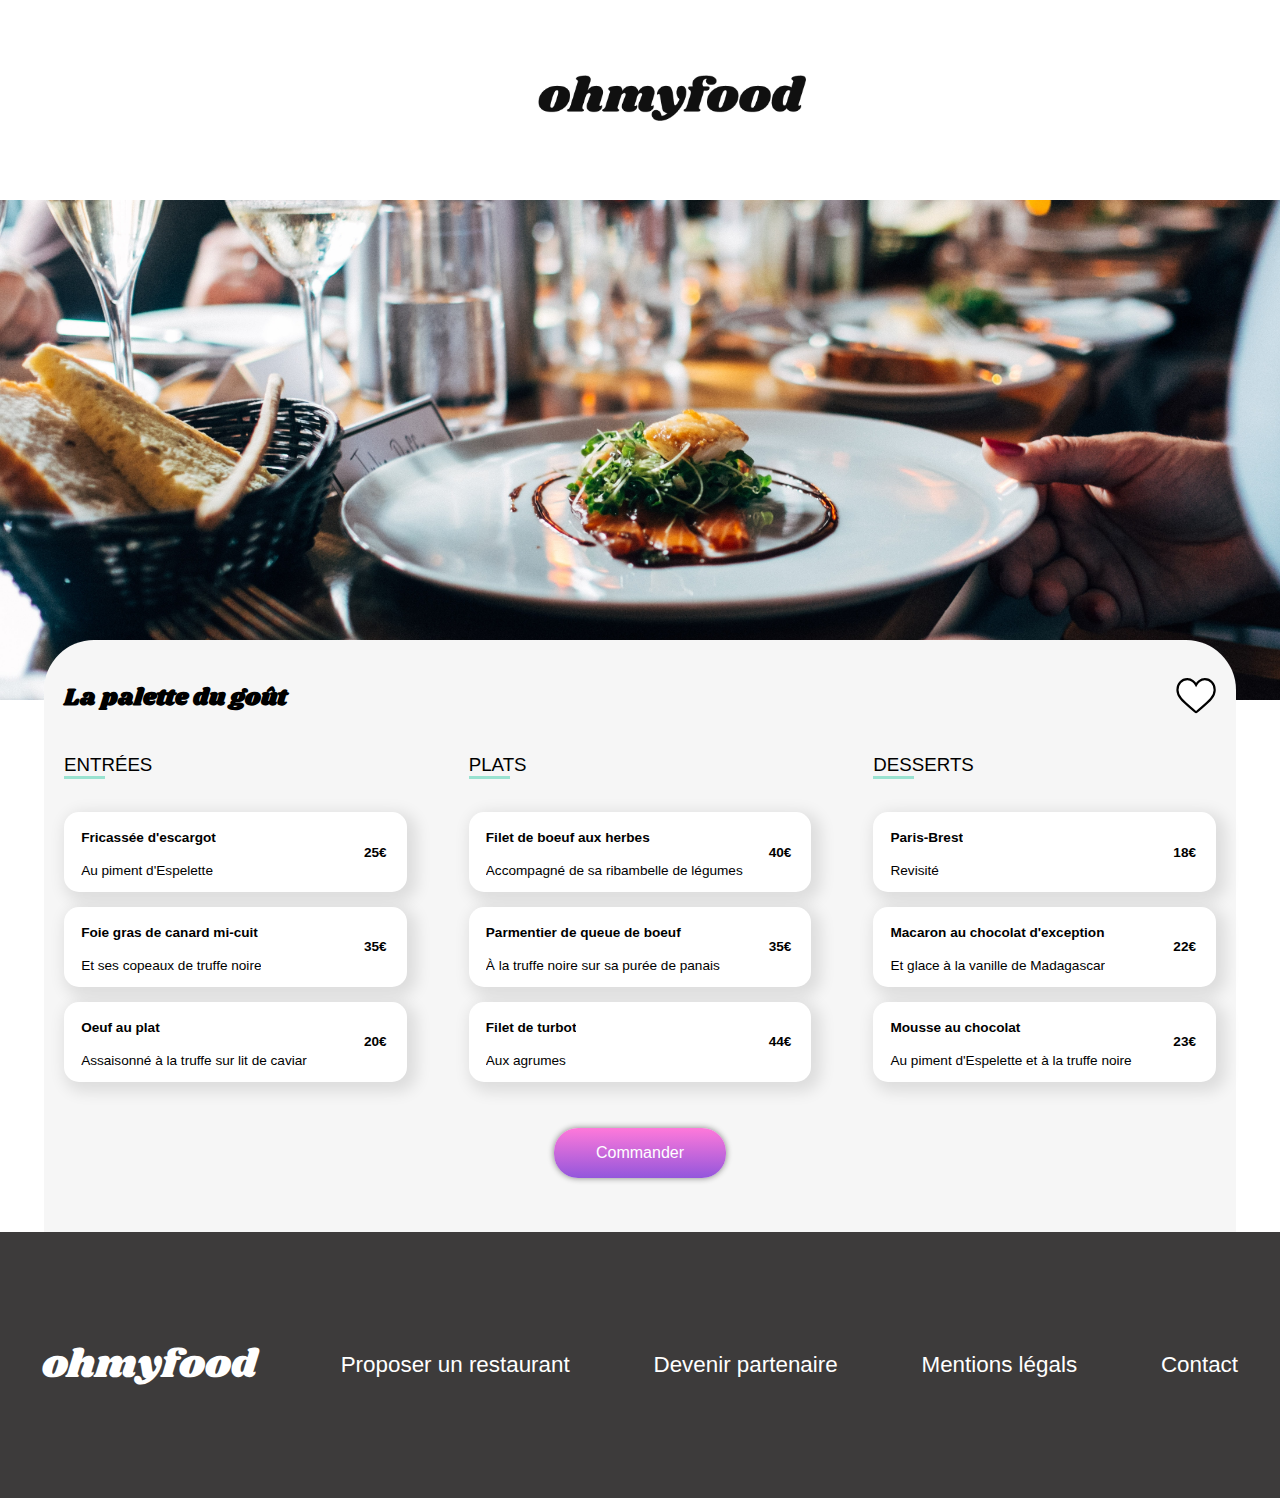
==== commit 8aa0e35f: "Projet3" ====
--- a/menu-1.html
+++ b/menu-1.html
@@ -16,7 +16,6 @@
     <header>
         <a href="index.html">
             <i class="fa-solid fa-arrow-left"></i>
-            <!-- <img src="img/icone/arrow.svg" alt="flèche"> -->
         </a>
 
         <div class="logo">
--- a/menus.css
+++ b/menus.css
@@ -2,7 +2,7 @@
 @import url("https://fonts.googleapis.com/css2?family=Raleway:wght@200;700&family=Shrikhand&display=swap");
 body {
   margin: 0%;
-  font-family: "Raleway", sans-serif;
+  font-family: "Roboto", sans-serif;
 }
 body a {
   text-decoration: none;
@@ -37,23 +37,24 @@
 
 #menu {
   width: 100%;
-  height: 550px;
   display: flex;
   justify-content: center;
   align-items: center;
 }
 #menu .menu {
-  width: 80%;
+  width: 100%;
+  max-width: 80%;
   height: 117%;
   margin-top: -5%;
-  background: rgb(235, 235, 235);
-  padding: 0 20px;
-  border-radius: 30px 30px 0px 0px;
+  background: #F6F6F6;
+  padding: 20px 20px;
+  border-radius: 50px 50px 0px 0px;
 }
 #menu .menu .h2-heart {
   display: flex;
   justify-content: space-between;
   align-items: center;
+  font-family: "Shrikhand", cursive;
 }
 #menu .menu .h2-heart .i-heart {
   display: flex;
@@ -77,7 +78,6 @@
 }
 #menu .menu .h2-heart .i-heart .heart-empty:hover {
   opacity: 0;
-  -webkit-transition: 0.5s;
   transition: 0.5s;
 }
 #menu .menu .menu-carte {
@@ -92,6 +92,7 @@
 #menu .menu .menu-carte .menu-carte-entrée .menu-carte-h3 h3, #menu .menu .menu-carte .menu-carte-plat .menu-carte-h3 h3, #menu .menu .menu-carte .menu-carte-dessert .menu-carte-h3 h3 {
   border-bottom: 3px solid #99E2D0;
   width: 12%;
+  font-weight: lighter;
 }
 #menu .menu .menu-carte .menu-carte-entrée .menu-carte-case, #menu .menu .menu-carte .menu-carte-plat .menu-carte-case, #menu .menu .menu-carte .menu-carte-dessert .menu-carte-case {
   position: relative;
@@ -105,10 +106,35 @@
   background-color: white;
   box-shadow: 5px 5px 15px 5px rgba(0, 0, 0, 0.1);
 }
+#menu .menu .menu-carte .menu-carte-entrée .menu-carte-case:hover .box-rotative, #menu .menu .menu-carte .menu-carte-plat .menu-carte-case:hover .box-rotative, #menu .menu .menu-carte .menu-carte-dessert .menu-carte-case:hover .box-rotative {
+  display: flex;
+  justify-content: center;
+  align-items: center;
+  animation: slide-left 0.5s ease;
+  transform-origin: right;
+}
+#menu .menu .menu-carte .menu-carte-entrée .menu-carte-case:hover .menu-case-prix, #menu .menu .menu-carte .menu-carte-plat .menu-carte-case:hover .menu-case-prix, #menu .menu .menu-carte .menu-carte-dessert .menu-carte-case:hover .menu-case-prix {
+  margin-right: 70px;
+  transition: 0.5s ease;
+}
+#menu .menu .menu-carte .menu-carte-entrée .menu-carte-case .box-rotative, #menu .menu .menu-carte .menu-carte-plat .menu-carte-case .box-rotative, #menu .menu .menu-carte .menu-carte-dessert .menu-carte-case .box-rotative {
+  display: none;
+  position: absolute;
+  background: #99E2D0;
+  border-radius: 0 15px 15px 0;
+  right: 0px;
+  padding: 0 13px;
+  height: 100%;
+  width: 50px;
+}
+#menu .menu .menu-carte .menu-carte-entrée .menu-carte-case .box-rotative i, #menu .menu .menu-carte .menu-carte-plat .menu-carte-case .box-rotative i, #menu .menu .menu-carte .menu-carte-dessert .menu-carte-case .box-rotative i {
+  font-size: 40px;
+  color: white;
+  transform: rotate(180deg);
+  animation: rotate 0.5s both;
+}
 #menu .menu .menu-carte .menu-carte-entrée .menu-carte-case .menu-case-h4-p-prix, #menu .menu .menu-carte .menu-carte-plat .menu-carte-case .menu-case-h4-p-prix, #menu .menu .menu-carte .menu-carte-dessert .menu-carte-case .menu-case-h4-p-prix {
   width: 100%;
-  display: -webkit-box;
-  display: -ms-flexbox;
   display: flex;
   justify-content: space-between;
   align-items: center;
@@ -125,16 +151,18 @@
 #menu .menu .menu-carte .menu-carte-entrée .menu-carte-case .menu-case-h4-p-prix .menu-case-h4-p .menu-case-p p, #menu .menu .menu-carte .menu-carte-plat .menu-carte-case .menu-case-h4-p-prix .menu-case-h4-p .menu-case-p p, #menu .menu .menu-carte .menu-carte-dessert .menu-carte-case .menu-case-h4-p-prix .menu-case-h4-p .menu-case-p p {
   text-overflow: ellipsis;
   overflow: hidden;
+  font-weight: lighter;
 }
 #menu .menu .menu-carte .menu-carte-entrée .menu-carte-case .menu-case-h4-p-prix .menu-case-prix, #menu .menu .menu-carte .menu-carte-plat .menu-carte-case .menu-case-h4-p-prix .menu-case-prix, #menu .menu .menu-carte .menu-carte-dessert .menu-carte-case .menu-case-h4-p-prix .menu-case-prix {
+  font-weight: bold;
   padding-right: 20px;
-  font-weight: bold;
   padding-left: 7px;
 }
 #menu .menu .menu-case-button {
   display: flex;
   justify-content: center;
   align-items: center;
+  margin-bottom: 3%;
 }
 #menu .menu .menu-case-button .menu-button {
   display: flex;
@@ -155,6 +183,70 @@
   opacity: 90%;
 }
 
+@keyframes rotate {
+  0% {
+    transform: rotate(0);
+  }
+  100% {
+    transform: rotate(360deg);
+  }
+}
+@keyframes slide-left {
+  0% {
+    transform: scaleX(0);
+  }
+  100% {
+    transform: scaleX(-50px);
+  }
+}
+@keyframes opacity {
+  0% {
+    opacity: 0;
+  }
+  100% {
+    opacity: 1;
+  }
+}
+.menu-carte-case {
+  animation: opacity 1s both;
+}
+
+#case-1 {
+  animation-delay: 0.1s;
+}
+
+#case-2 {
+  animation-delay: 0.2s;
+}
+
+#case-3 {
+  animation-delay: 0.3s;
+}
+
+#case-4 {
+  animation-delay: 0.4s;
+}
+
+#case-5 {
+  animation-delay: 0.5s;
+}
+
+#case-6 {
+  animation-delay: 0.6s;
+}
+
+#case-7 {
+  animation-delay: 0.7s;
+}
+
+#case-8 {
+  animation-delay: 0.8s;
+}
+
+#case-9 {
+  animation-delay: 0.9s;
+}
+
 footer {
   background-color: rgb(61, 59, 59);
   display: flex;
@@ -173,4 +265,265 @@
   font-size: 140%;
 }
 
+/* *******************************************************************RESPONSIVE*********************************************************************** */
+/* écran pc */
+@media screen and (min-width: 1421px) and (max-width: 1721px) {
+  .menu {
+    max-width: 90% !important;
+  }
+
+  .menu-carte {
+    grid-gap: 64px !important;
+  }
+
+  .menu-carte-entrée, .menu-carte-plat, .menu-carte-dessert {
+    width: 30% !important;
+  }
+
+  .menu-case-p p {
+    font-size: 90%;
+  }
+}
+@media screen and (min-width: 1264px) and (max-width: 1420px) {
+  .menu {
+    max-width: 90% !important;
+  }
+
+  .menu-carte {
+    grid-gap: 62px !important;
+  }
+
+  .menu-carte-entrée, .menu-carte-plat, .menu-carte-dessert {
+    width: 31% !important;
+  }
+
+  .menu-case-h4 h4 {
+    font-size: 85%;
+  }
+
+  .menu-case-p p {
+    font-size: 85%;
+  }
+
+  .menu-case-prix {
+    font-size: 85%;
+  }
+}
+@media screen and (min-width: 992px) and (max-width: 1263px) {
+  header a {
+    height: 45px;
+  }
+  header a .fa-arrow-left {
+    font-size: 45px;
+  }
+
+  .logo {
+    width: 30% !important;
+  }
+
+  .menu {
+    max-width: 90% !important;
+  }
+
+  .menu-carte {
+    grid-gap: 20px !important;
+  }
+
+  .menu-carte-entrée, .menu-carte-plat, .menu-carte-dessert {
+    width: 33% !important;
+  }
+
+  .menu-case-h4 h4 {
+    font-size: 70%;
+  }
+
+  .menu-case-p p {
+    font-size: 70%;
+  }
+
+  .menu-case-prix {
+    font-size: 70%;
+  }
+
+  .box-rotative {
+    width: 30px !important;
+  }
+  .box-rotative i {
+    font-size: 25px !important;
+  }
+
+  footer {
+    font-size: 70%;
+  }
+}
+/*tablettes*/
+@media screen and (min-width: 768px) and (max-width: 991px) {
+  header a {
+    padding-right: 8% !important;
+  }
+
+  .logo {
+    width: 38% !important;
+    margin-right: 7% !important;
+  }
+
+  .image img {
+    height: 300px !important;
+  }
+
+  .menu {
+    max-width: 62% !important;
+  }
+
+  .menu-carte {
+    grid-gap: 32px !important;
+    flex-direction: column !important;
+  }
+
+  .menu-carte-entrée, .menu-carte-plat, .menu-carte-dessert {
+    width: 100% !important;
+  }
+
+  .menu-case-h4-p-prix {
+    font-size: 120% !important;
+  }
+
+  .box-rotative {
+    width: 60px !important;
+  }
+  .box-rotative i {
+    font-size: 45px !important;
+  }
+
+  .menu-button {
+    width: 40% !important;
+    margin-top: 7% !important;
+    font-size: 129% !important;
+  }
+
+  footer {
+    font-size: 69%;
+  }
+}
+/*portable*/
+@media screen and (min-width: 464px) and (max-width: 767px) {
+  header {
+    height: 75px;
+  }
+  header a {
+    height: 30px !important;
+    margin-left: -22% !important;
+  }
+  header a i {
+    font-size: 30px !important;
+  }
+  header .logo {
+    width: 45% !important;
+    margin-left: 19% !important;
+  }
+
+  .image img {
+    height: 350px !important;
+  }
+
+  .menu {
+    max-width: 100% !important;
+    margin-top: -25% !important;
+    height: 1500px !important;
+  }
+
+  .menu-carte {
+    grid-gap: 15px !important;
+    flex-direction: column;
+  }
+
+  .menu-carte-entrée, .menu-carte-plat, .menu-carte-dessert {
+    width: 100% !important;
+  }
+
+  .menu-button {
+    width: 60% !important;
+    margin-top: 15% !important;
+    font-size: 120% !important;
+  }
+
+  footer {
+    display: block;
+    flex-direction: column;
+    font-size: 85%;
+  }
+  footer p {
+    margin-left: 6% !important;
+  }
+}
+@media screen and (max-width: 463px) {
+  header {
+    height: 75px;
+  }
+  header a {
+    height: 30px !important;
+    margin-left: -22% !important;
+  }
+  header a i {
+    font-size: 30px !important;
+  }
+  header .logo {
+    width: 45% !important;
+    margin-left: 19% !important;
+  }
+
+  .image img {
+    height: 350px !important;
+  }
+
+  .menu {
+    max-width: 100% !important;
+    margin-top: -25% !important;
+    height: 1240px !important;
+  }
+
+  h2 {
+    font-size: 175%;
+  }
+
+  #menu .menu .h2-heart .i-heart .heart {
+    width: 25px;
+  }
+
+  .menu-carte {
+    grid-gap: 15px !important;
+    flex-direction: column;
+  }
+
+  .menu-carte-entrée, .menu-carte-plat, .menu-carte-dessert {
+    width: 100% !important;
+  }
+
+  .menu-carte-case {
+    font-size: 75%;
+  }
+
+  .box-rotative {
+    width: 35px !important;
+  }
+  .box-rotative i {
+    font-size: 35px !important;
+  }
+
+  .menu-button {
+    width: 60% !important;
+    margin-top: 15% !important;
+    font-size: 120% !important;
+  }
+
+  footer {
+    display: block;
+    flex-direction: column;
+    font-size: 85%;
+  }
+  footer p {
+    margin-left: 6% !important;
+  }
+}
+
 /*# sourceMappingURL=menus.css.map */
